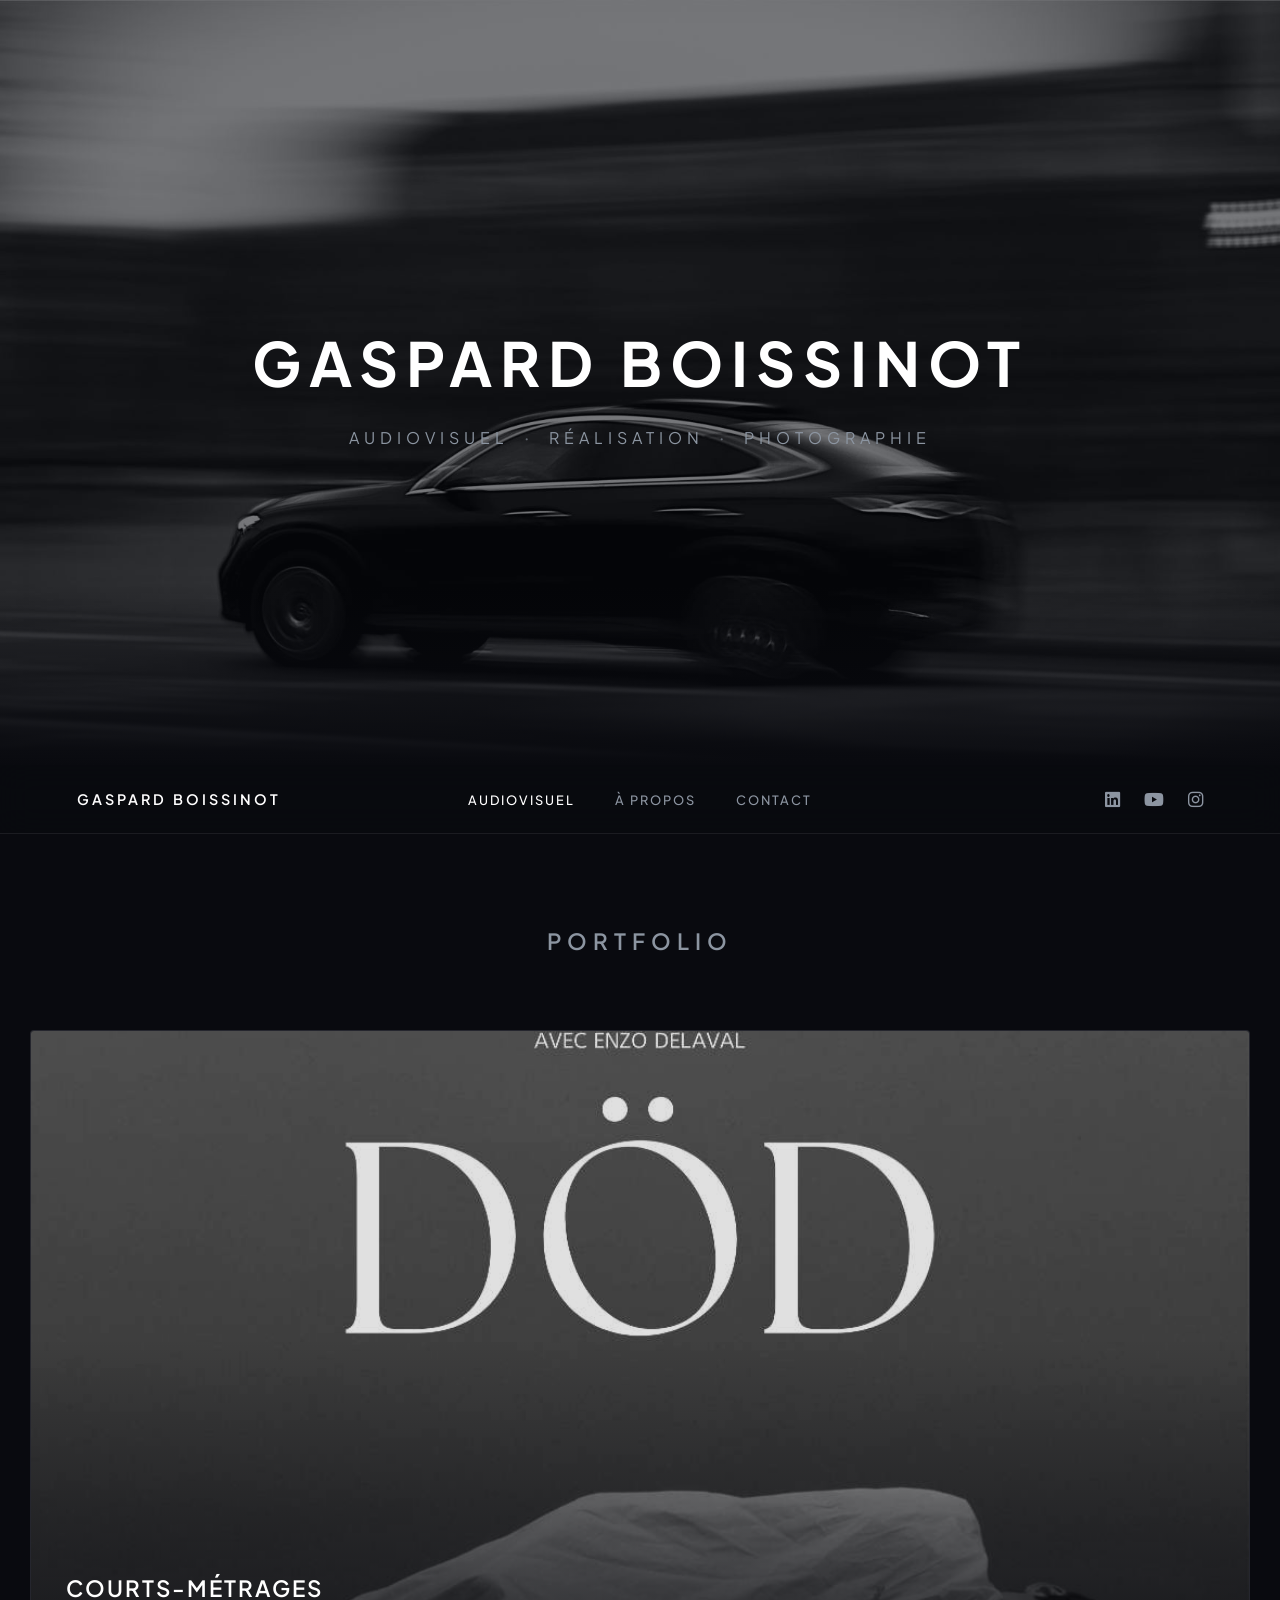
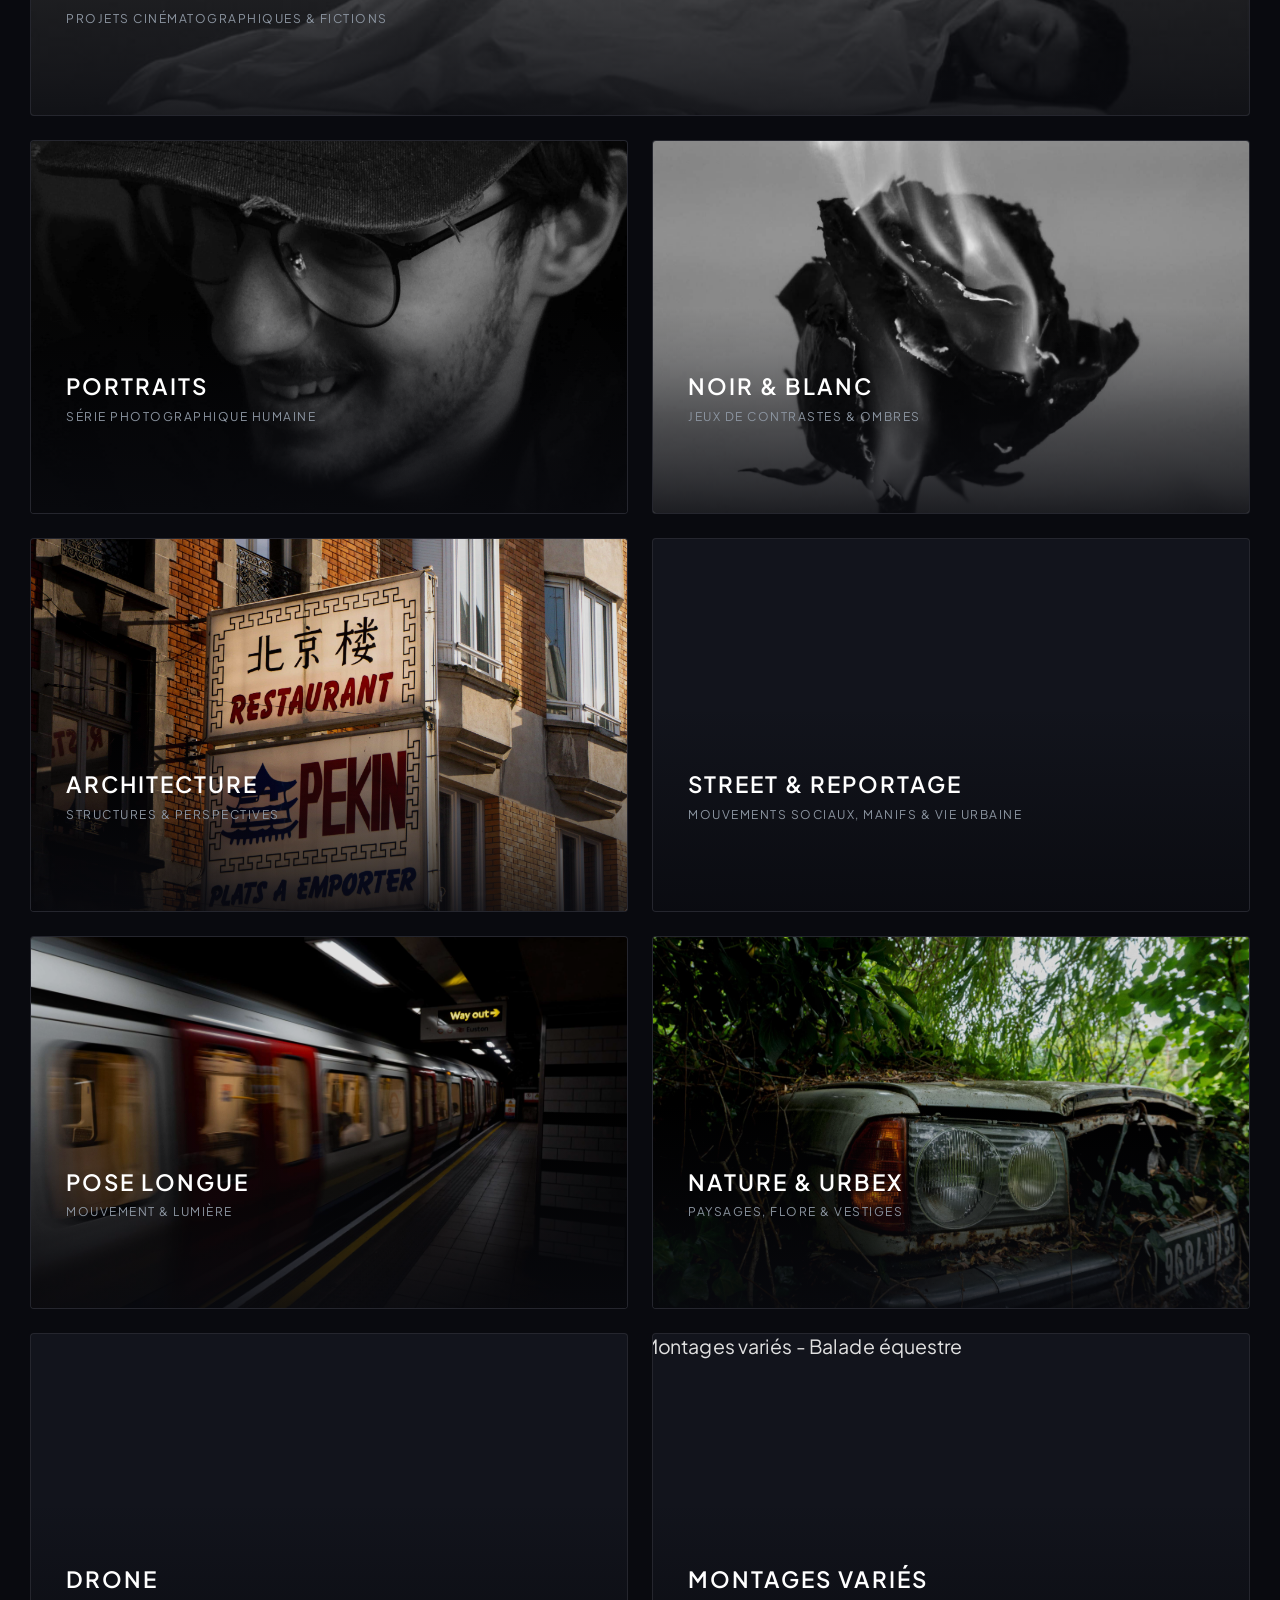
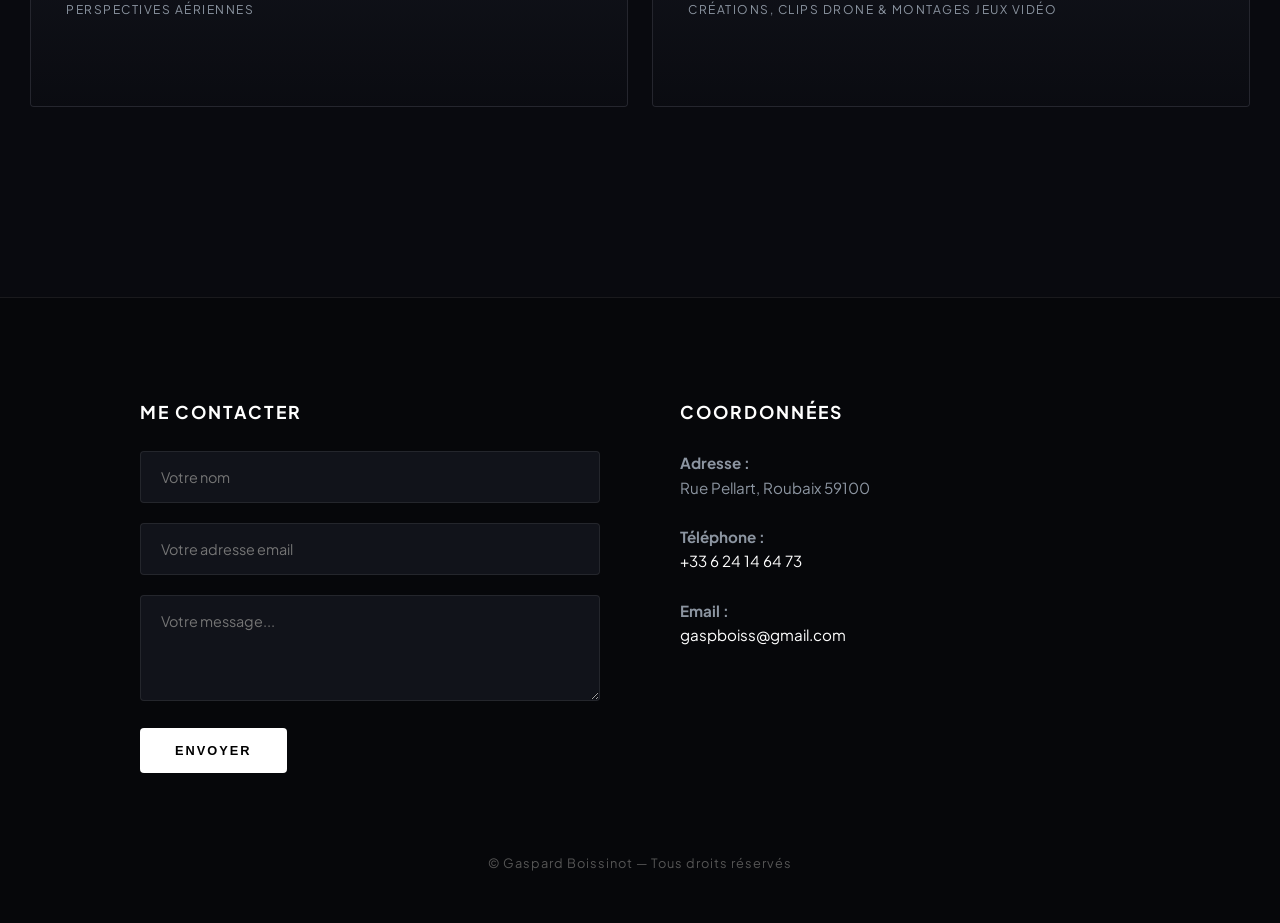
==== index.html @ c13bf5fe "Update index.html" ====
<!DOCTYPE HTML>
<html lang="fr">
<head>
    <meta charset="utf-8" />
    <meta name="viewport" content="width=device-width, initial-scale=1, user-scalable=no" />
    <meta name="description" content="Portfolio audiovisuel de Gaspard Boissinot : vidéo, montage, photographie, drone et post-production.">
    <title>Gaspard Boissinot — Portfolio Audiovisuel</title>
    <link rel="icon" type="image/png" sizes="64x64" href="images/favicon.png">
    <link rel="manifest" href="manifest.json">
    <meta name="theme-color" content="#090a0f">
    <link rel="apple-touch-icon" href="images/icon-192.png">

    <!-- Fonts & Icons -->
    <link rel="preconnect" href="https://fonts.googleapis.com">
    <link rel="preconnect" href="https://fonts.gstatic.com" crossorigin>
    <link href="https://fonts.googleapis.com/css2?family=Plus+Jakarta+Sans:wght@300;400;500;600;700&display=swap" rel="stylesheet">
    <link rel="stylesheet" href="https://cdnjs.cloudflare.com/ajax/libs/font-awesome/6.4.0/css/all.min.css">

    <style>
        /* --- CONSTANTES & DIRECTION ARTISTIQUE --- */
        :root {
            --bg-main: #090a0f;
            --bg-card: #12141c;
            --bg-nav: rgba(9, 10, 15, 0.9);
            --text-primary: #ffffff;
            --text-muted: #8c95a1;
            --border-subtle: rgba(255, 255, 255, 0.08);
            --border-hover: rgba(255, 255, 255, 0.3);
        }

        * { box-sizing: border-box; margin: 0; padding: 0; }
        html { scroll-behavior: smooth; }

        body {
            background-color: var(--bg-main);
            color: var(--text-primary);
            font-family: 'Plus Jakarta Sans', sans-serif;
            overflow-x: hidden;
            line-height: 1.6;
            -webkit-font-smoothing: antialiased;
        }

        a { color: inherit; text-decoration: none; }

        /* --- HERO SECTION AVEC VRAI PARALLAXE FIXE --- */
        .hero {
            position: relative;
            height: 85vh;
            display: flex;
            flex-direction: column;
            justify-content: center;
            align-items: center;
            text-align: center;
            overflow: hidden;
            background-image: url('images/Voiture noire.jpg');
            background-size: cover;
            background-position: center;
            background-attachment: fixed;
        }

        /* Voile assombrissant cinématique */
        .hero::before {
            content: '';
            position: absolute;
            inset: 0;
            background: rgba(9, 10, 15, 0.55);
            z-index: 1;
        }

        .hero::after {
            content: '';
            position: absolute;
            bottom: 0; left: 0; width: 100%; height: 180px;
            background: linear-gradient(to top, var(--bg-main), transparent);
            z-index: 2;
        }

        .hero-content {
            position: relative;
            z-index: 3;
            padding: 0 20px;
        }

        .hero-title {
            font-size: 3.8rem;
            font-weight: 700;
            letter-spacing: 8px;
            text-transform: uppercase;
            margin-bottom: 14px;
            color: #ffffff;
        }

        .hero-subtitle {
            font-size: 1rem;
            color: var(--text-muted);
            letter-spacing: 5px;
            font-weight: 400;
            text-transform: uppercase;
            display: flex;
            align-items: center;
            justify-content: center;
            gap: 16px;
        }

        .hero-subtitle .dot {
            font-size: 0.4rem;
            opacity: 0.6;
            display: inline-block;
            vertical-align: middle;
        }

        /* --- NAVBAR CENTRAGE ABSOLU IMPARABLE --- */
        .navbar {
            position: sticky;
            top: 0;
            background: var(--bg-nav);
            backdrop-filter: blur(16px);
            -webkit-backdrop-filter: blur(16px);
            z-index: 1000;
            border-bottom: 1px solid var(--border-subtle);
            display: flex;
            justify-content: space-between;
            align-items: center;
            padding: 20px 6%;
        }

        .nav-brand {
            font-weight: 600;
            letter-spacing: 3px;
            font-size: 0.9rem;
            text-transform: uppercase;
            color: var(--text-primary);
            z-index: 2;
        }

        .nav-links { 
            position: absolute;
            left: 50%;
            transform: translateX(-50%);
            display: flex; 
            gap: 40px; 
            list-style: none; 
            z-index: 2;
        }

        .nav-links a { 
            font-size: 0.8rem; 
            text-transform: uppercase; 
            letter-spacing: 2px; 
            color: var(--text-muted); 
            transition: color 0.3s; 
            font-weight: 500; 
        }

        .nav-links a.active, .nav-links a:hover { 
            color: #ffffff; 
        }

        .nav-socials { 
            display: flex; 
            gap: 24px; 
            z-index: 2;
        }

        .nav-socials a { 
            color: var(--text-muted); 
            font-size: 1.1rem; 
            transition: color 0.3s, transform 0.3s; 
        }

        .nav-socials a:hover { 
            color: #ffffff; 
            transform: translateY(-2px); 
        }

        /* --- GRILLE MODULAIRE ARTISTIQUE (SANS TROUS) --- */
        .container { 
            max-width: 1300px; 
            margin: 0 auto; 
            padding: 90px 30px; 
        }
        
        .section-title { 
            text-align: center; 
            font-size: 1.4rem; 
            letter-spacing: 6px; 
            text-transform: uppercase; 
            margin-bottom: 70px; 
            font-weight: 600; 
            color: var(--text-muted); 
        }

        .portfolio-grid {
            display: grid;
            grid-template-columns: repeat(12, 1fr);
            gap: 24px;
        }

        .card {
            position: relative;
            background: var(--bg-card);
            border: 1px solid var(--border-subtle);
            border-radius: 4px;
            overflow: hidden;
            cursor: pointer;
            transition: transform 0.5s cubic-bezier(0.165, 0.84, 0.44, 1), border-color 0.4s, box-shadow 0.4s;
        }

        .card.span-12 { grid-column: span 12; aspect-ratio: 16/9; }
        .card.span-6  { grid-column: span 6;  aspect-ratio: 16/10; }

        .card-inner {
            width: 100%; height: 100%;
            position: relative;
            overflow: hidden;
        }

        .card-img {
            width: 100%; height: 100%;
            object-fit: cover;
            transition: transform 0.8s cubic-bezier(0.25, 1, 0.5, 1), filter 0.5s;
            filter: brightness(0.88);
        }

        /* Ajustement spécifique pour surélever archi4 */
        .card-img.adjust-archi4 {
            object-position: center 79%; 
        }

        /* Zoom ciblé pour éliminer les bandes noires intégrées aux miniatures YouTube */
        .cropped-thumbnail {
            transform: scale(1.22);
            transform-origin: center;
        }

        /* Voile épuré avec pointer-events none pour ne pas bloquer les clics */
        .card-overlay {
            position: absolute;
            inset: 0;
            background: linear-gradient(180deg, transparent 45%, rgba(9, 10, 15, 0.85) 100%);
            display: flex; 
            flex-direction: column; 
            justify-content: flex-end; 
            padding: 35px;
            transition: background 0.3s;
            pointer-events: none; 
            z-index: 2;
        }

        .card-title {
            font-size: 1.4rem; 
            font-weight: 600; 
            letter-spacing: 2px; 
            text-transform: uppercase; 
            color: #ffffff;
            transform: translateY(4px); 
            transition: transform 0.4s ease;
        }

        .card-subtitle { 
            font-size: 0.75rem; 
            color: var(--text-muted); 
            margin-top: 6px; 
            letter-spacing: 1.5px; 
            text-transform: uppercase;
        }

        /* Bouton dynamique : apparition en bounce, disparition en fade out flou linéaire */
        .card-btn-container {
            position: relative;
            display: inline-flex;
            align-items: center;
            margin-top: 14px;
            opacity: 0; 
            transform: translateY(10px);
            filter: blur(4px);
            transition: opacity 0.35s ease, transform 0.35s ease, filter 0.35s ease;
            pointer-events: auto;
            width: max-content;
        }

        .card-btn {
            position: relative;
            z-index: 2;
            font-size: 0.7rem; 
            text-transform: uppercase; 
            letter-spacing: 2px; 
            color: #ffffff; 
            font-weight: 600;
            padding: 10px 18px;
            border-radius: 30px;
            display: inline-flex;
            align-items: center;
            gap: 8px;
            transition: color 0.3s ease;
        }

        .card-btn i {
            font-size: 0.65rem;
            transition: transform 0.3s ease;
        }

        /* Fond blanc animé type "goutte d'eau" */
        .card-btn-bg {
            position: absolute;
            inset: 0;
            background: #ffffff;
            border-radius: 30px;
            transform: scaleX(0);
            transform-origin: left center;
            transition: transform 0.45s cubic-bezier(0.175, 0.885, 0.32, 1.275);
            z-index: 1;
        }

        .card:hover { 
            transform: translateY(-5px); 
            border-color: var(--border-hover); 
            box-shadow: 0 15px 40px rgba(255, 255, 255, 0.15);
        }
        
        .card:hover .card-img { 
            transform: scale(1.08); 
            filter: brightness(1);
        }

        .card:hover .cropped-thumbnail {
            transform: scale(1.28);
        }
        
        .card:hover .card-title { 
            transform: translateY(0); 
        }
        
        .card:hover .card-btn-container { 
            opacity: 1; 
            transform: translateY(0);
            filter: blur(0);
            transition: opacity 0.45s cubic-bezier(0.175, 0.885, 0.32, 1.275), 
                        transform 0.45s cubic-bezier(0.175, 0.885, 0.32, 1.275), 
                        filter 0.45s ease;
        }

        .card:not(:hover) .card-btn-container {
            opacity: 0;
            transform: translateY(8px);
            filter: blur(4px);
            transition: opacity 0.3s ease, transform 0.3s ease, filter 0.3s ease;
        }

        .card-btn-container:hover .card-btn-bg {
            transform: scaleX(1);
        }

        .card-btn-container:hover .card-btn {
            color: #000000;
        }

        .card-btn-container:hover .card-btn i {
            transform: translateX(3px);
        }

        /* --- FOOTER MINIMALISTE --- */
        .footer { 
            background: #06070a; 
            border-top: 1px solid var(--border-subtle); 
            padding: 100px 30px 50px; 
            margin-top: 100px; 
        }
        
        .footer-grid { 
            max-width: 1000px; 
            margin: 0 auto; 
            display: grid; 
            grid-template-columns: 1fr 1fr; 
            gap: 80px; 
        }

        .contact-form input, .contact-form textarea { 
            width: 100%; 
            background: #11131a; 
            border: 1px solid var(--border-subtle); 
            padding: 16px 20px; 
            color: #fff; 
            border-radius: 4px; 
            margin-bottom: 20px; 
            font-family: inherit; 
            font-size: 0.9rem;
            transition: border-color 0.3s; 
        }
        
        .contact-form input:focus, .contact-form textarea:focus { 
            outline: none; 
            border-color: #ffffff; 
        }

        .submit-btn { 
            background: #ffffff; 
            color: #000000; 
            border: none; 
            padding: 15px 35px; 
            border-radius: 4px; 
            font-weight: 600; 
            text-transform: uppercase; 
            letter-spacing: 2px; 
            cursor: pointer; 
            font-size: 0.8rem;
            transition: background 0.3s; 
        }
        
        .submit-btn:hover { background: #dcdcdc; }

        .contact-info p { 
            margin-bottom: 25px; 
            color: var(--text-muted); 
            font-size: 0.95rem; 
        }
        
        .contact-info a { 
            color: #ffffff; 
            transition: color 0.3s; 
        }
        
        .contact-info a:hover { color: var(--text-muted); }

        .copyright { 
            text-align: center; 
            margin-top: 80px; 
            color: #555; 
            font-size: 0.8rem; 
            letter-spacing: 1px;
        }

        /* --- MODALE --- */
        .modal-overlay {
            display: none; 
            position: fixed; 
            inset: 0; 
            z-index: 99999; 
            background: rgba(6, 7, 10, 0.96);
            backdrop-filter: blur(12px);
            overflow-y: auto; 
            padding: 40px 20px; 
            opacity: 0; 
            transition: opacity 0.3s ease; 
        }
        
        .modal-overlay.active { display: block; opacity: 1; }
        .modal-container { max-width: 1200px; margin: 0 auto; position: relative; }
        
        .modal-header { 
            display: flex; 
            justify-content: space-between; 
            align-items: center; 
            margin-bottom: 35px; 
            border-bottom: 1px solid var(--border-subtle); 
            padding-bottom: 20px; 
        }
        
        .modal-title { font-size: 1.4rem; text-transform: uppercase; letter-spacing: 3px; font-weight: 600; }
        
        .modal-close-btn { 
            background: transparent; 
            color: #fff; 
            border: 1px solid var(--border-subtle); 
            width: 42px; 
            height: 42px; 
            border-radius: 4px; 
            display: flex; 
            align-items: center; 
            justify-content: center; 
            font-size: 1.1rem; 
            cursor: pointer; 
            transition: all 0.3s; 
        }
        
        .modal-close-btn:hover { background: #ffffff; color: #000; }

        .photo-gallery-grid { column-count: 3; column-gap: 20px; width: 100%; }
        .gallery-thumb-item {
            break-inside: avoid; 
            margin-bottom: 20px; 
            position: relative; 
            border-radius: 4px; 
            overflow: hidden; 
            cursor: pointer;
            border: 1px solid var(--border-subtle); 
            background-color: #12141c;
            transition: transform 0.3s, border-color 0.3s;
        }
        
        .gallery-thumb-item img { width: 100%; height: auto; display: block; object-fit: cover; transition: transform 0.5s; }
        .gallery-thumb-item:hover { transform: translateY(-4px); border-color: rgba(255,255,255,0.3); }
        .gallery-thumb-item:hover img { transform: scale(1.04); }

        .lightbox-view { display: flex; flex-direction: column; align-items: center; justify-content: center; min-height: 70vh; position: relative; }
        
        .lightbox-back-btn { 
            align-self: flex-start; 
            margin-bottom: 20px; 
            background: transparent; 
            border: 1px solid var(--border-subtle); 
            color: #fff; 
            padding: 10px 20px; 
            border-radius: 4px; 
            cursor: pointer; 
            font-size: 0.75rem; 
            text-transform: uppercase; 
            letter-spacing: 2px; 
            display: flex; 
            align-items: center; 
            gap: 8px; 
            transition: all 0.3s; 
        }
        
        .lightbox-back-btn:hover { background: rgba(255, 255, 255, 0.1); }
        
        .lightbox-media-wrapper { position: relative; display: flex; align-items: center; justify-content: center; width: 100%; max-height: 75vh; }
        
        .lightbox-img-full { 
            max-width: 90vw; 
            max-height: 75vh; 
            border-radius: 4px; 
            box-shadow: 0 25px 50px rgba(0, 0, 0, 0.7); 
            object-fit: contain; 
            user-select: none; 
        }
        
        .lightbox-arrow { 
            position: absolute; 
            top: 50%; 
            transform: translateY(-50%); 
            background: rgba(0, 0, 0, 0.6); 
            color: #ffffff; 
            border: 1px solid rgba(255, 255, 255, 0.15); 
            width: 46px; 
            height: 46px; 
            border-radius: 50%; 
            display: flex; 
            align-items: center; 
            justify-content: center; 
            font-size: 1rem; 
            cursor: pointer; 
            z-index: 10; 
            transition: background 0.3s; 
        }
        
        .lightbox-arrow:hover { background: #ffffff; color: #000000; }
        .lightbox-arrow.prev { left: 10px; }
        .lightbox-arrow.next { right: 10px; }
        .lightbox-counter { margin-top: 15px; color: var(--text-muted); font-size: 0.8rem; letter-spacing: 2px; }

        .video-section-title, .photo-section-title { font-size: 0.95rem; text-transform: uppercase; letter-spacing: 2px; color: #fff; margin: 30px 0 15px 0; padding-bottom: 8px; border-bottom: 1px solid var(--border-subtle); }
        .video-section-title:first-child, .photo-section-title:first-child { margin-top: 0; }
        .video-grid { display: grid; grid-template-columns: repeat(auto-fit, minmax(400px, 1fr)); gap: 25px; }
        .video-card { background: #12141c; border-radius: 4px; overflow: hidden; border: 1px solid var(--border-subtle); }
        .video-wrapper { position: relative; width: 100%; aspect-ratio: 16/9; }
        .video-wrapper iframe { width: 100%; height: 100%; border: none; }

        /* --- ADAPTATIONS STRICTES POUR TELEPHONE (MOBILE) --- */
        @media (max-width: 768px) {
            .hero-title { font-size: 2.2rem; letter-spacing: 4px; }
            .hero-subtitle { font-size: 0.8rem; flex-direction: column; gap: 6px; letter-spacing: 3px; }
            .hero-subtitle .dot { display: none; }
            
            .navbar { padding: 12px 16px; }
            .nav-brand { display: none; }
            .nav-links { 
                position: static; 
                transform: none; 
                gap: 15px; 
            }
            .nav-links a {
                font-size: 0.65rem;
                letter-spacing: 1px;
            }
            .nav-socials {
                gap: 15px;
            }
            .nav-socials a {
                font-size: 0.95rem;
            }

            .card-overlay { padding: 20px; }
            .card-title { font-size: 1.05rem; letter-spacing: 1px; }
            .card-subtitle { font-size: 0.65rem; letter-spacing: 1px; }

            .footer-grid { grid-template-columns: 1fr; gap: 40px; }
            .card.span-6 { grid-column: span 12; aspect-ratio: 16/10; }
            .photo-gallery-grid { column-count: 1; }
            .video-grid { grid-template-columns: 1fr; }
        }
    </style>
</head>
<body>

    <!-- HERO SECTION AVEC PARALLAXE FIXE -->
    <section class="hero">
        <div class="hero-content">
            <h1 class="hero-title">Gaspard Boissinot</h1>
            <p class="hero-subtitle">
                Audiovisuel 
                <span class="dot">&bull;</span> 
                Réalisation 
                <span class="dot">&bull;</span> 
                Photographie
            </p>
        </div>
    </section>

    <!-- NAVBAR -->
    <nav class="navbar">
        <div class="nav-brand">Gaspard Boissinot</div>
        <ul class="nav-links">
            <li><a href="index.html" class="active">Audiovisuel</a></li>
            <li><a href="generic.html">À propos</a></li>
            <li><a href="elements.html">Contact</a></li>
        </ul>
        <div class="nav-socials">
            <a href="https://www.linkedin.com/in/gaspard-boissinot-57aab1403/" target="_blank" title="LinkedIn"><i class="fab fa-linkedin"></i></a>
            <a href="https://www.youtube.com/@ormission" target="_blank" title="YouTube"><i class="fab fa-youtube"></i></a>
            <a href="https://www.instagram.com/gaspard._b" target="_blank" title="Instagram"><i class="fab fa-instagram"></i></a>
        </div>
    </nav>

    <!-- GRILLE PORTFOLIO MODULAIRE SANS TROUS -->
    <main class="container">
        <h2 class="section-title">Portfolio</h2>
        <div class="portfolio-grid">
            
            <!-- 1. Courts-Métrages (Pleine largeur - DÖD.jpg) -->
            <div class="card span-12" onclick="openVideoModal('courts_metrages')">
                <div class="card-inner">
                    <img class="card-img" src="images/DÖD.jpg" alt="Courts-métrages" loading="lazy" decoding="async">
                    <div class="card-overlay">
                        <h3 class="card-title">Courts-Métrages</h3>
                        <p class="card-subtitle">Projets cinématographiques & fictions</p>
                        <div class="card-btn-container">
                            <div class="card-btn-bg"></div>
                            <span class="card-btn">Visionner <i class="fas fa-arrow-right"></i></span>
                        </div>
                    </div>
                </div>
            </div>

            <!-- 2. Portraits (Duo 50/50) -->
            <div class="card span-6" onclick="openPhotoModal('portraits', 'Portraits')">
                <div class="card-inner">
                    <img class="card-img" src="images/portrait1.jpg" alt="Portraits" loading="lazy" decoding="async">
                    <div class="card-overlay">
                        <h3 class="card-title">Portraits</h3>
                        <p class="card-subtitle">Série photographique humaine</p>
                        <div class="card-btn-container">
                            <div class="card-btn-bg"></div>
                            <span class="card-btn">Voir la galerie <i class="fas fa-arrow-right"></i></span>
                        </div>
                    </div>
                </div>
            </div>

            <!-- 3. Noir & Blanc (Duo 50/50) -->
            <div class="card span-6" onclick="openPhotoModal('nb', 'Noir & Blanc')">
                <div class="card-inner">
                    <img class="card-img" src="images/nb3.jpg" alt="Noir & Blanc" loading="lazy" decoding="async">
                    <div class="card-overlay">
                        <h3 class="card-title">Noir & Blanc</h3>
                        <p class="card-subtitle">Jeux de contrastes & ombres</p>
                        <div class="card-btn-container">
                            <div class="card-btn-bg"></div>
                            <span class="card-btn">Voir la galerie <i class="fas fa-arrow-right"></i></span>
                        </div>
                    </div>
                </div>
            </div>

            <!-- 4. Architecture (Duo 50/50 - Couverture archi4 surélevée) -->
            <div class="card span-6" onclick="openPhotoModal('architecture', 'Architecture')">
                <div class="card-inner">
                    <img class="card-img adjust-archi4" src="images/archi4.jpg" alt="Architecture" loading="lazy" decoding="async">
                    <div class="card-overlay">
                        <h3 class="card-title">Architecture</h3>
                        <p class="card-subtitle">Structures & Perspectives</p>
                        <div class="card-btn-container">
                            <div class="card-btn-bg"></div>
                            <span class="card-btn">Voir la galerie <i class="fas fa-arrow-right"></i></span>
                        </div>
                    </div>
                </div>
            </div>

            <!-- 5. Street & Reportage (Duo 50/50) -->
            <div class="card span-6" onclick="openPhotoModal('street_reportage', 'Street & Reportage')">
                <div class="card-inner">
                    <img class="card-img" src="images/street1.jpg" alt="Street et Reportage" loading="lazy" decoding="async">
                    <div class="card-overlay">
                        <h3 class="card-title">Street & Reportage</h3>
                        <p class="card-subtitle">Mouvements sociaux, manifs & vie urbaine</p>
                        <div class="card-btn-container">
                            <div class="card-btn-bg"></div>
                            <span class="card-btn">Voir la galerie <i class="fas fa-arrow-right"></i></span>
                        </div>
                    </div>
                </div>
            </div>

            <!-- 6. Pose Longue (Duo 50/50) -->
            <div class="card span-6" onclick="openPhotoModal('pose_longue', 'Pose Longue')">
                <div class="card-inner">
                    <img class="card-img" src="images/flou8.jpg" alt="Pose Longue" loading="lazy" decoding="async">
                    <div class="card-overlay">
                        <h3 class="card-title">Pose Longue</h3>
                        <p class="card-subtitle">Mouvement & lumière</p>
                        <div class="card-btn-container">
                            <div class="card-btn-bg"></div>
                            <span class="card-btn">Voir la galerie <i class="fas fa-arrow-right"></i></span>
                        </div>
                    </div>
                </div>
            </div>

            <!-- 7. Nature & Urbex (Duo 50/50) -->
            <div class="card span-6" onclick="openPhotoModal('nature_urbex', 'Nature & Urbex')">
                <div class="card-inner">
                    <img class="card-img" src="images/nature9.jpg" alt="Nature et Urbex" loading="lazy" decoding="async">
                    <div class="card-overlay">
                        <h3 class="card-title">Nature & Urbex</h3>
                        <p class="card-subtitle">Paysages, flore & vestiges</p>
                        <div class="card-btn-container">
                            <div class="card-btn-bg"></div>
                            <span class="card-btn">Voir la galerie <i class="fas fa-arrow-right"></i></span>
                        </div>
                    </div>
                </div>
            </div>

            <!-- 8. Drone (Duo 50/50) -->
            <div class="card span-6" onclick="openPhotoModal('drone', 'Prises de vues Drone')">
                <div class="card-inner">
                    <img class="card-img" src="images/drone1.jpg" alt="Prises de vues drones" loading="lazy" decoding="async">
                    <div class="card-overlay">
                        <h3 class="card-title">Drone</h3>
                        <p class="card-subtitle">Perspectives aériennes</p>
                        <div class="card-btn-container">
                            <div class="card-btn-bg"></div>
                            <span class="card-btn">Voir la galerie <i class="fas fa-arrow-right"></i></span>
                        </div>
                    </div>
                </div>
            </div>

            <!-- 9. Montages Variés (Duo 50/50) -->
            <div class="card span-6" onclick="openVideoModal('montages_varies')">
                <div class="card-inner">
                    <img class="card-img cropped-thumbnail" src="https://img.youtube.com/vi/N5z96sImUpc/maxresdefault.jpg" alt="Montages variés - Balade équestre" loading="lazy" decoding="async">
                    <div class="card-overlay">
                        <h3 class="card-title">Montages Variés</h3>
                        <p class="card-subtitle">Créations, clips drone & montages jeux vidéo</p>
                        <div class="card-btn-container">
                            <div class="card-btn-bg"></div>
                            <span class="card-btn">Visionner <i class="fas fa-arrow-right"></i></span>
                        </div>
                    </div>
                </div>
            </div>

        </div>
    </main>

    <!-- FOOTER -->
    <footer class="footer">
        <div class="footer-grid">
            <div class="contact-form">
                <h3 style="margin-bottom: 25px; font-size: 1.1rem; text-transform: uppercase; letter-spacing: 2px;">Me Contacter</h3>
                <form id="contact-form" action="https://formspree.io/f/mgolaapb" method="POST">
                    <input type="text" name="name" placeholder="Votre nom" required />
                    <input type="email" name="email" placeholder="Votre adresse email" required />
                    <textarea name="message" rows="4" placeholder="Votre message..." required></textarea>
                    <button type="submit" class="submit-btn">Envoyer</button>
                    <input type="hidden" name="_subject" value="Nouveau message depuis ton portfolio !" />
                    <input type="hidden" name="_captcha" value="false">
                </form>
            </div>
            <div class="contact-info">
                <h3 style="margin-bottom: 25px; font-size: 1.1rem; text-transform: uppercase; letter-spacing: 2px;">Coordonnées</h3>
                <p><strong>Adresse :</strong><br>Rue Pellart, Roubaix 59100</p>
                <p><strong>Téléphone :</strong><br><a href="tel:+33624146473">+33 6 24 14 64 73</a></p>
                <p><strong>Email :</strong><br><a href="mailto:gaspboiss@gmail.com">gaspboiss@gmail.com</a></p>
            </div>
        </div>
        <div class="copyright">
            &copy; Gaspard Boissinot &mdash; Tous droits réservés
        </div>
    </footer>

    <!-- MODALE -->
    <div id="modal-overlay" class="modal-overlay" onclick="handleBackdropClick(event)">
        <div class="modal-container">
            <div class="modal-header">
                <h3 class="modal-title" id="modal-title">Galerie</h3>
                <button class="modal-close-btn" onclick="closeModal()"><i class="fas fa-times"></i></button>
            </div>
            <div id="modal-body"></div>
        </div>
    </div>

    <script>
        const photoGalleries = {
            portraits: {
                title: "Portraits",
                sections: [
                    { heading: null, images: ['images/portrait1.jpg', 'images/portrait2.jpg', 'images/portrait3.jpg', 'images/portrait4.jpg', 'images/portrait5.jpg', 'images/portrait6.jpg', 'images/portrait7.jpg', 'images/portrait8.jpg', 'images/portrait9.jpg', 'images/portrait10.jpg', 'images/portrait11.jpg'] }
                ]
            },
            nb: {
                title: "Noir & Blanc",
                sections: [
                    { heading: null, images: ['images/nb1.jpg', 'images/nb2.jpg', 'images/nb3.jpg', 'images/nb4.jpg'] }
                ]
            },
            architecture: {
                title: "Architecture",
                sections: [
                    { heading: null, images: ['images/archi1.jpg', 'images/archi4.jpg', 'images/archi5.jpg', 'images/archi6.jpg', 'images/archi7.jpg', 'images/archi8.jpg'] }
                ]
            },
            street_reportage: {
                title: "Street & Reportage",
                sections: [
                    { heading: "Street", images: ['images/street1.jpg'] },
                    { heading: "Mouvements sociaux / Reportage", images: ['images/street2.jpg', 'images/street3.jpg', 'images/street4.jpg'] }
                ]
            },
            pose_longue: {
                title: "Pose Longue",
                sections: [
                    { heading: null, images: ['images/flou1.jpg','images/flou3.jpg', 'images/flou4.jpg', 'images/flou5.jpg', 'images/flou6.jpg', 'images/flou7.jpg', 'images/flou8.jpg'] }
                ]
            },
            nature_urbex: {
                title: "Nature & Urbex",
                sections: [
                    { heading: "Nature", images: ['images/nature1.jpg', 'images/nature2.jpg', 'images/nature3.jpg', 'images/nature4.jpg', 'images/nature5.jpg', 'images/nature6.jpg', 'images/nature7.jpg', 'images/nature8.jpg'] },
                    { heading: "Urbex", images: ['images/nature9.jpg'] }
                ]
            },
            drone: {
                title: "Prises de vues Drone",
                sections: [
                    { heading: null, images: ['images/drone1.jpg', 'images/drone2.jpg', 'images/drone3.jpg', 'images/drone4.jpg', 'images/drone5.jpg', 'images/drone6.jpg', 'images/drone7.jpg', 'images/drone8.jpg'] }
                ]
            }
        };

        const videoGalleries = {
            courts_metrages: {
                title: "Courts-Métrages",
                sections: [
                    { heading: null, videos: ["https://www.youtube.com/embed/1Mja8tMPmmc", "https://www.youtube.com/embed/PgySILbVU0c", "https://www.youtube.com/embed/r1Cv7a5lTPU", "https://www.youtube.com/embed/Escy0MCVTmo"] },
                    { heading: "Projets lycée", videos: ["https://www.youtube.com/embed/838EboJXgMQ", "https://www.youtube.com/embed/s9DObtl3CgE"] }
                ]
            },
            montages_varies: {
                title: "Montages Variés",
                sections: [
                    { heading: null, videos: ["https://www.youtube.com/embed/dMNVtVzXCAg"] },
                    { heading: "Montages drone", videos: ["https://www.youtube.com/embed/1khe2eo4Kbc", "https://www.youtube.com/embed/N5z96sImUpc"] },
                    { heading: "Montages jeux vidéo", videos: ["https://www.youtube.com/embed/Z0JBgfGNSEo", "https://www.youtube.com/embed/v4AnSb6EHak", "https://www.youtube.com/embed/yUJhlouEDs4"] }
                ]
            }
        };

        let currentActiveKey = null, flatPhotos = [], currentPhotoIndex = 0, isLightboxView = false, touchStartX = 0, touchEndX = 0;

        function openPhotoModal(key, title) {
            currentActiveKey = key; 
            const data = photoGalleries[key];
            if(!data) return;
            
            // Aplatir la liste globale des images de toutes les sections pour la lightbox
            flatPhotos = [];
            data.sections.forEach(sec => {
                sec.images.forEach(img => flatPhotos.push(img));
            });

            document.getElementById('modal-title').textContent = title;
            isLightboxView = false; 
            renderPhotoGrid(); 
            showModal();
        }

        function renderPhotoGrid() {
            const body = document.getElementById('modal-body');
            const data = photoGalleries[currentActiveKey];
            let html = '';
            
            let globalIndexCounter = 0;
            data.sections.forEach(sec => {
                if(sec.heading) html += `<h4 class="photo-section-title">${sec.heading}</h4>`;
                html += '<div class="photo-gallery-grid">';
                sec.images.forEach((src) => {
                    const currentIndex = globalIndexCounter;
                    html += `<div class="gallery-thumb-item" onclick="openLightbox(${currentIndex})"><img src="${src}" alt="Photo" loading="lazy" decoding="async"></div>`;
                    globalIndexCounter++;
                });
                html += '</div>';
            });
            body.innerHTML = html;
        }

        function openLightbox(index) {
            isLightboxView = true; currentPhotoIndex = index; renderLightbox();
        }

        function renderLightbox() {
            const body = document.getElementById('modal-body');
            const src = flatPhotos[currentPhotoIndex];
            body.innerHTML = `
                <div class="lightbox-view">
                    <button class="lightbox-back-btn" onclick="backToGrid()">Retour à la galerie</button>
                    <div class="lightbox-media-wrapper">
                        <div class="lightbox-arrow prev" onclick="prevPhoto(event)"><i class="fas fa-chevron-left"></i></div>
                        <img class="lightbox-img-full" src="${src}" alt="Grand format ${currentPhotoIndex + 1}" loading="lazy" decoding="async">
                        <div class="lightbox-arrow next" onclick="nextPhoto(event)"><i class="fas fa-chevron-right"></i></div>
                    </div>
                    <div class="lightbox-counter">${currentPhotoIndex + 1} / ${flatPhotos.length}</div>
                </div>
            `;
        }

        function backToGrid() { isLightboxView = false; renderPhotoGrid(); }
        function nextPhoto(e) { if(e) e.stopPropagation(); if(flatPhotos.length === 0) return; currentPhotoIndex = (currentPhotoIndex + 1) % flatPhotos.length; renderLightbox(); }
        function prevPhoto(e) { if(e) e.stopPropagation(); if(flatPhotos.length === 0) return; currentPhotoIndex = (currentPhotoIndex - 1 + flatPhotos.length) % flatPhotos.length; renderLightbox(); }

        function openVideoModal(key) {
            const data = videoGalleries[key]; if(!data) return;
            document.getElementById('modal-title').textContent = data.title;
            const body = document.getElementById('modal-body');
            let html = '';
            data.sections.forEach(sec => {
                if(sec.heading) html += `<h4 class="video-section-title">${sec.heading}</h4>`;
                html += '<div class="video-grid">';
                sec.videos.forEach(url => {
                    html += `<div class="video-card"><div class="video-wrapper"><iframe src="${url}?rel=0" loading="lazy" allow="accelerometer; autoplay; clipboard-write; encrypted-media; gyroscope; picture-in-picture" allowfullscreen></iframe></div></div>`;
                });
                html += '</div>';
            });
            body.innerHTML = html; showModal();
        }

        function showModal() { document.getElementById('modal-overlay').classList.add('active'); document.body.style.overflow = 'hidden'; }
        function closeModal() { document.getElementById('modal-overlay').classList.remove('active'); document.body.style.overflow = 'auto'; document.getElementById('modal-body').innerHTML = ''; isLightboxView = false; }
        function handleBackdropClick(e) { if(e.target.id === 'modal-overlay') closeModal(); }

        document.addEventListener('keydown', function(e) {
            const modal = document.getElementById('modal-overlay');
            if(!modal.classList.contains('active')) return;
            if(e.key === 'Escape') closeModal();
            if(isLightboxView) { if(e.key === 'ArrowRight') nextPhoto(); if(e.key === 'ArrowLeft') prevPhoto(); }
        });

        const modalEl = document.getElementById('modal-overlay');
        modalEl.addEventListener('touchstart', e => { touchStartX = e.changedTouches[0].screenX; }, { passive: true });
        modalEl.addEventListener('touchend', e => {
            touchEndX = e.changedTouches[0].screenX;
            if(isLightboxView) { if(touchEndX < touchStartX - 40) nextPhoto(); if(touchEndX > touchStartX + 40) prevPhoto(); }
        }, { passive: true });

        const form = document.getElementById("contact-form");
        if(form) {
            form.addEventListener("submit", async function(e) {
                e.preventDefault(); const data = new FormData(form);
                const response = await fetch(form.action, { method: form.method, body: data, headers: { 'Accept': 'application/json' } });
                if(response.ok) { alert("Votre message a été envoyé avec succès !"); form.reset(); }
                else { alert("Une erreur est survenue lors de l'envoi."); }
            });
        }
    </script>
</body>
</html>
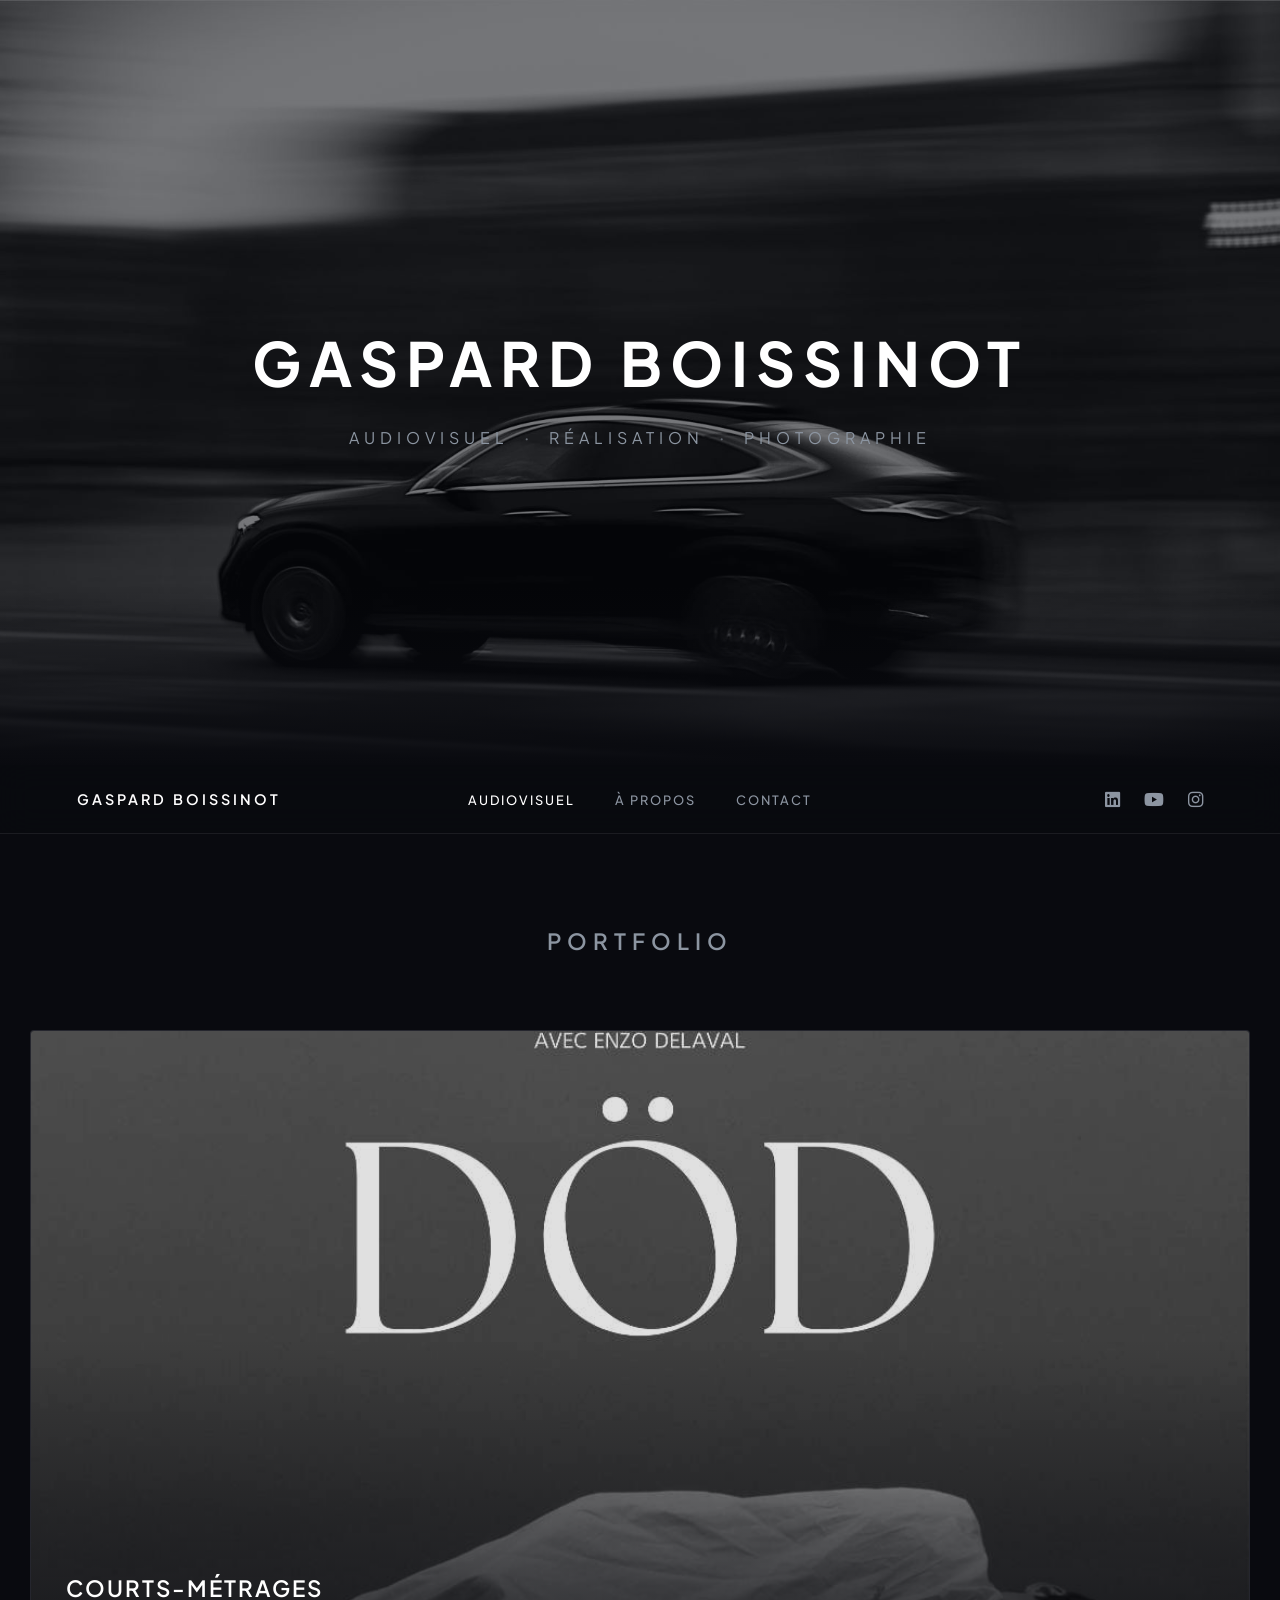
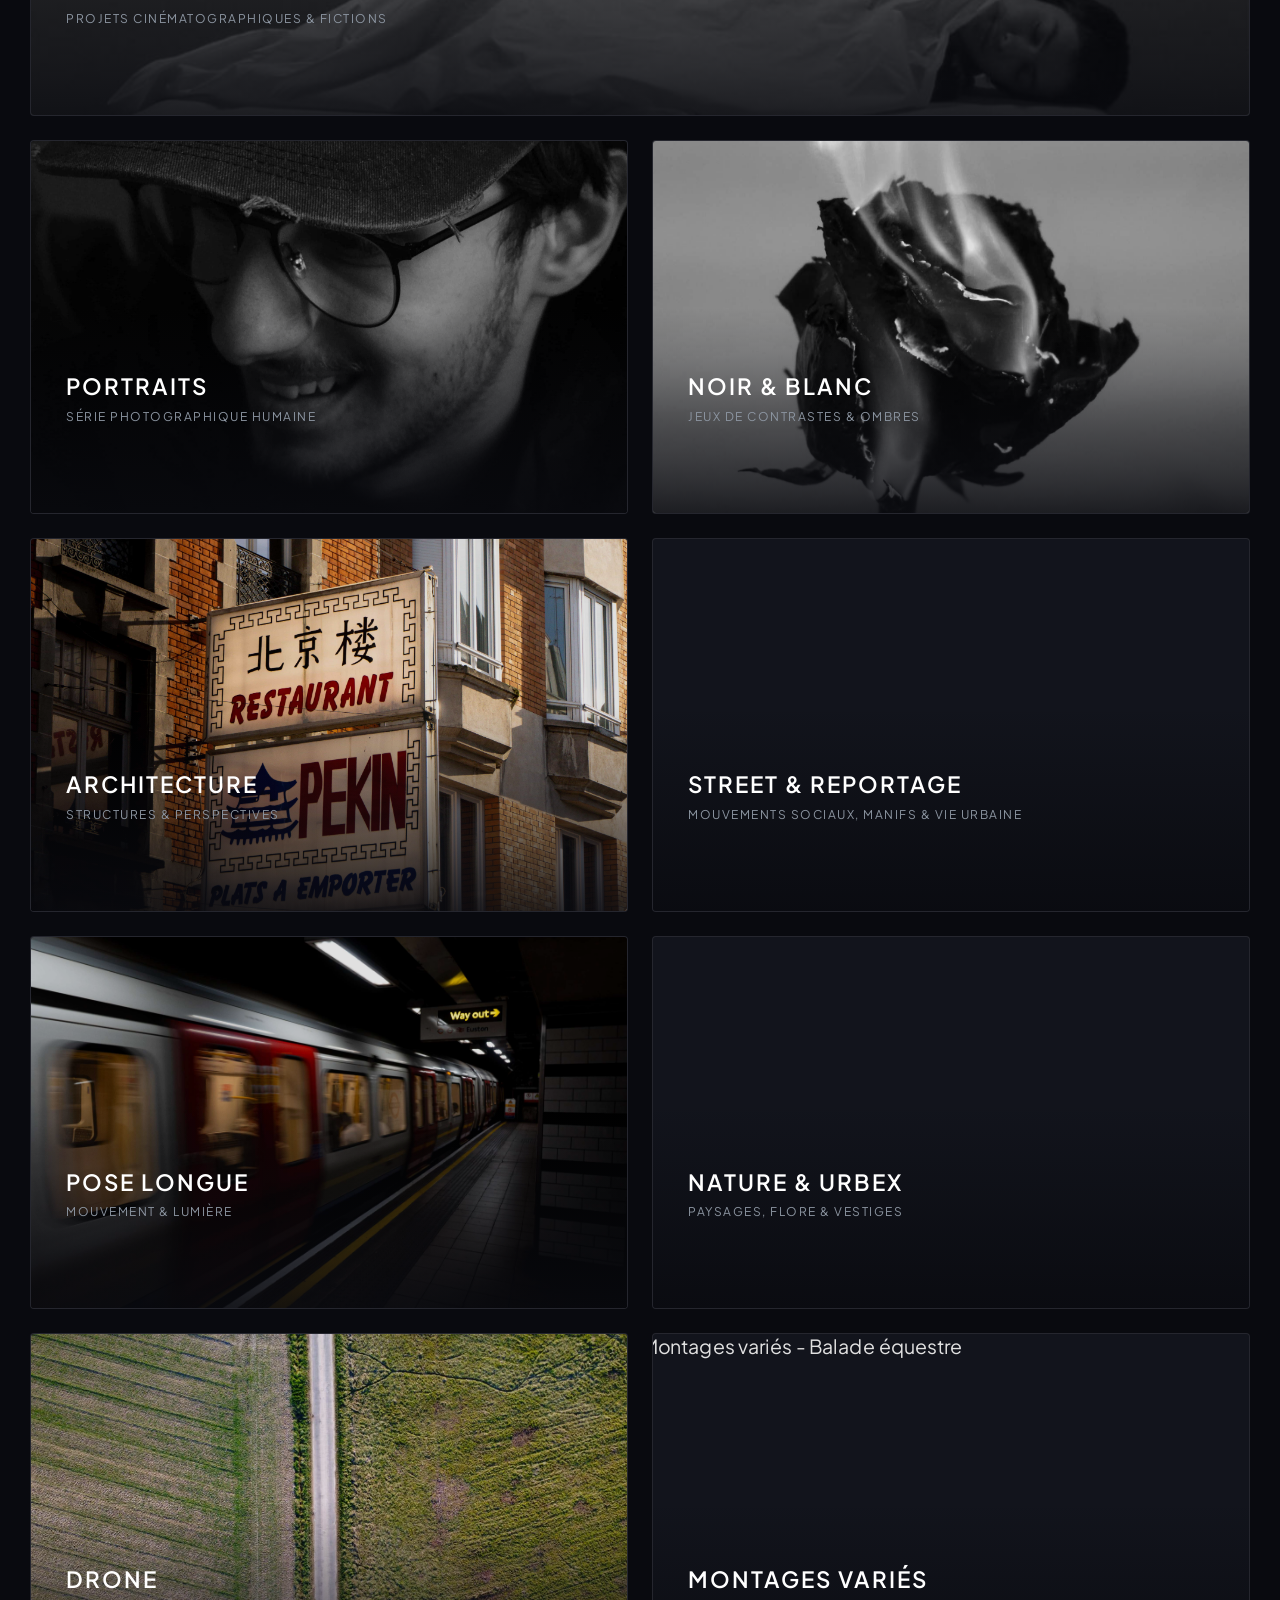
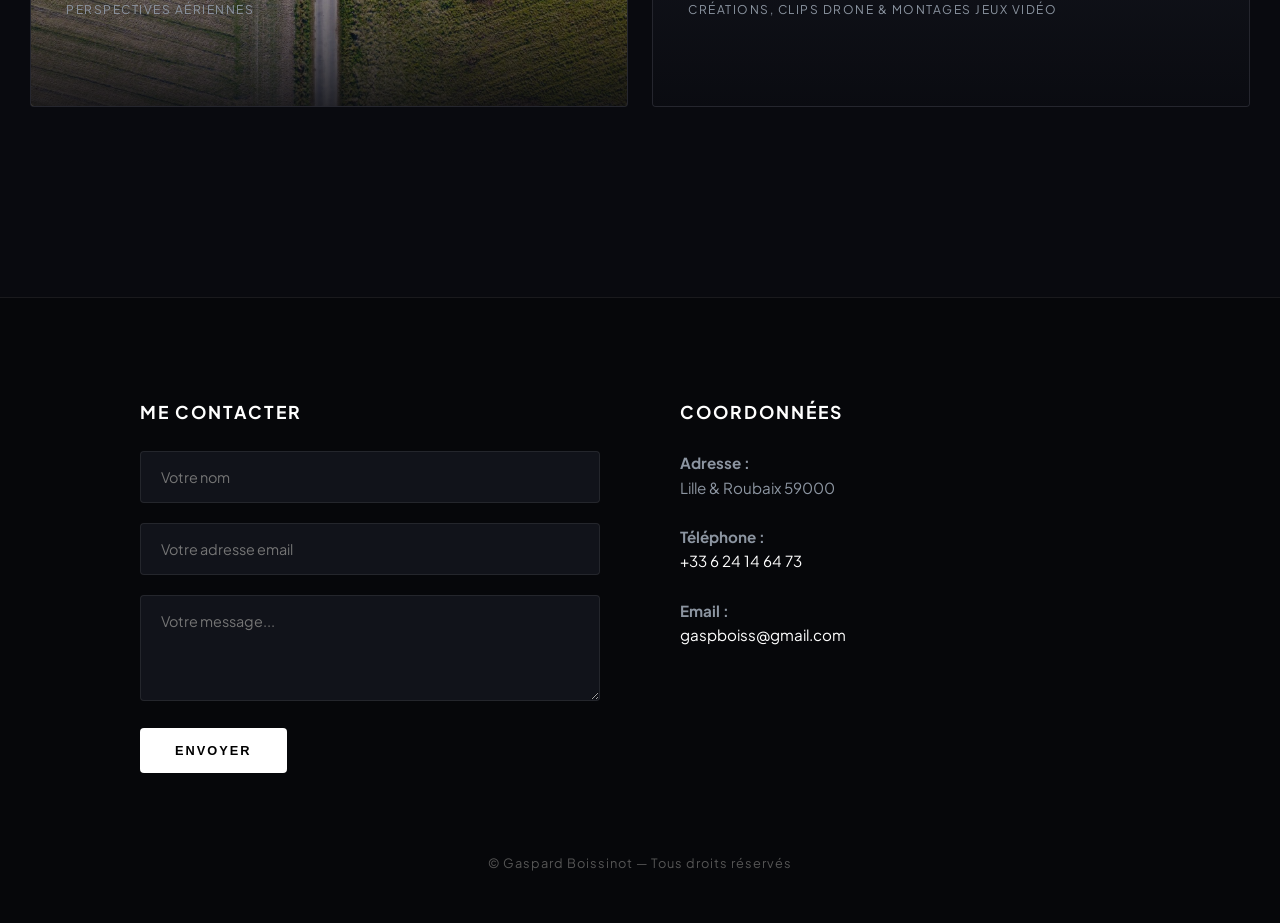
==== commit 92250180: "Update index.html" ====
--- a/index.html
+++ b/index.html
@@ -781,7 +781,7 @@
             </div>
             <div class="contact-info">
                 <h3 style="margin-bottom: 25px; font-size: 1.1rem; text-transform: uppercase; letter-spacing: 2px;">Coordonnées</h3>
-                <p><strong>Adresse :</strong><br>Rue Pellart, Roubaix 59100</p>
+                <p><strong>Adresse :</strong><br>Lille & Roubaix 59000</p>
                 <p><strong>Téléphone :</strong><br><a href="tel:+33624146473">+33 6 24 14 64 73</a></p>
                 <p><strong>Email :</strong><br><a href="mailto:gaspboiss@gmail.com">gaspboiss@gmail.com</a></p>
             </div>
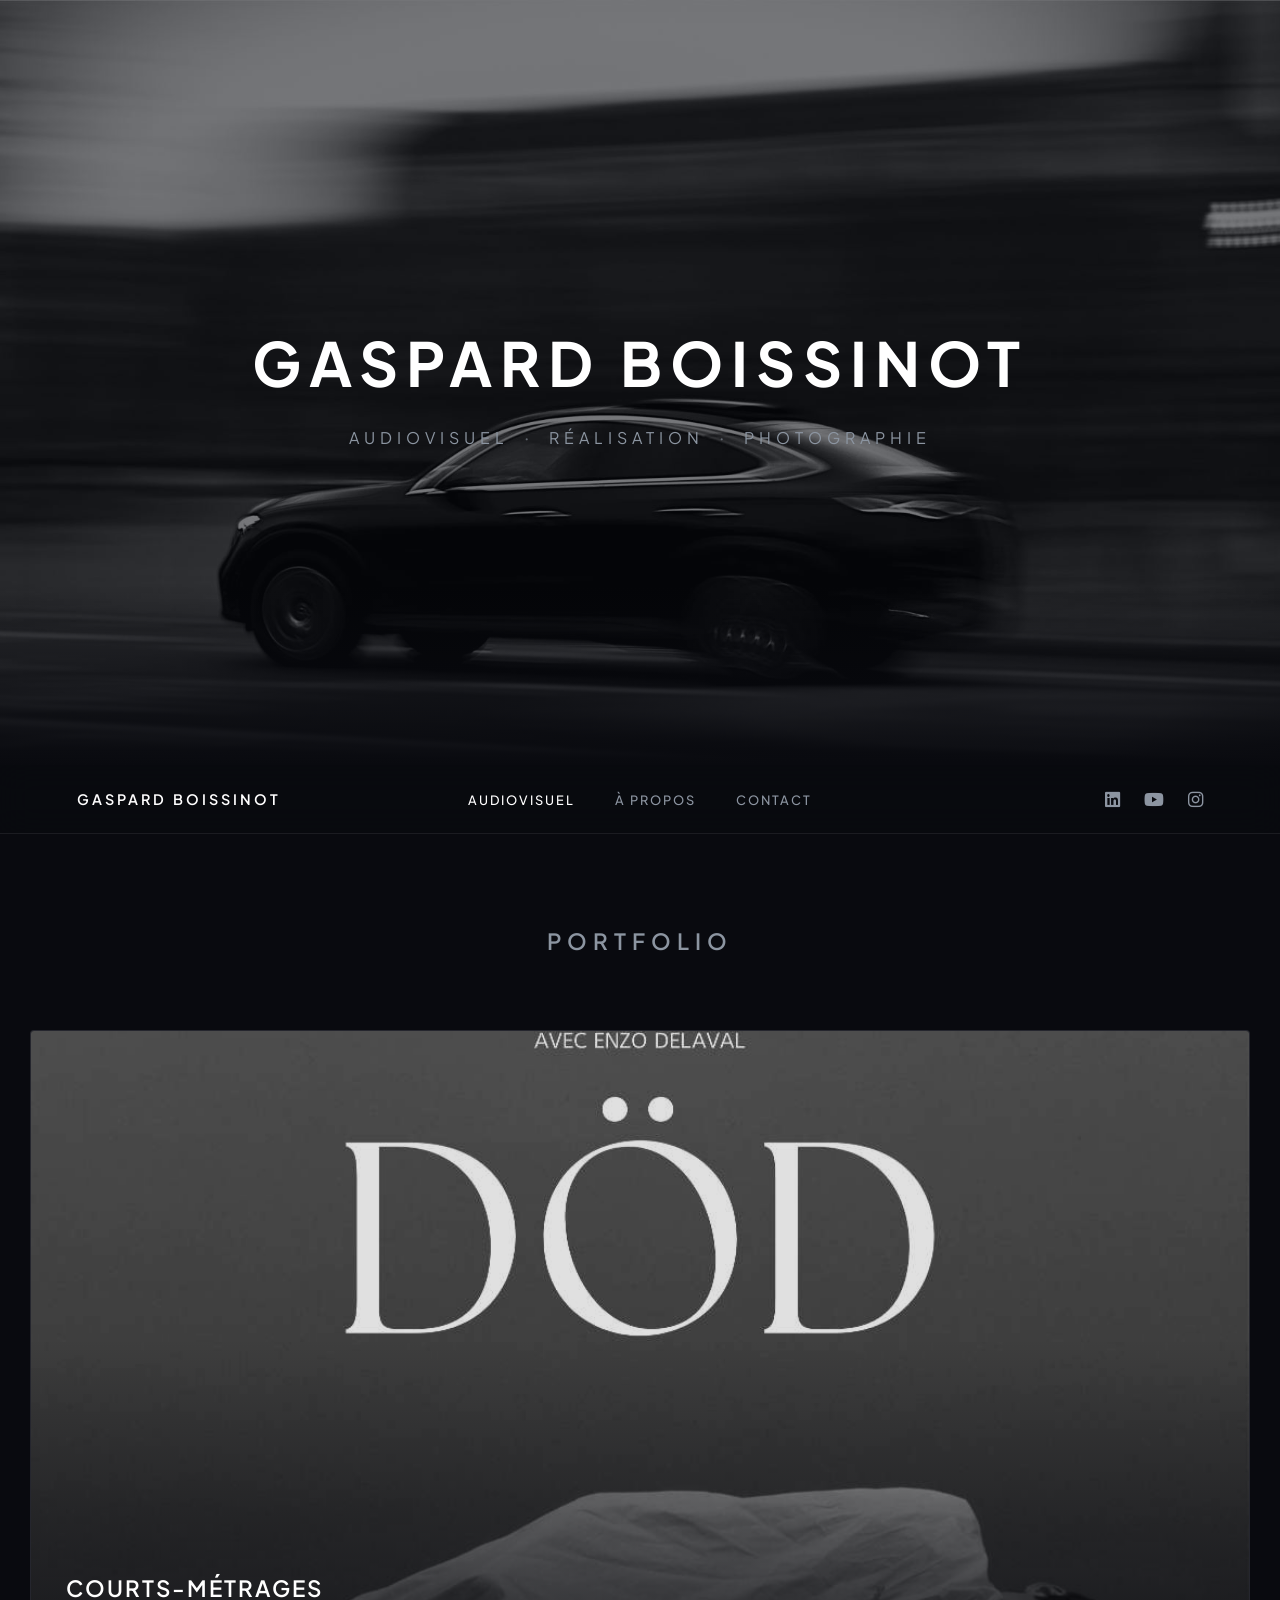
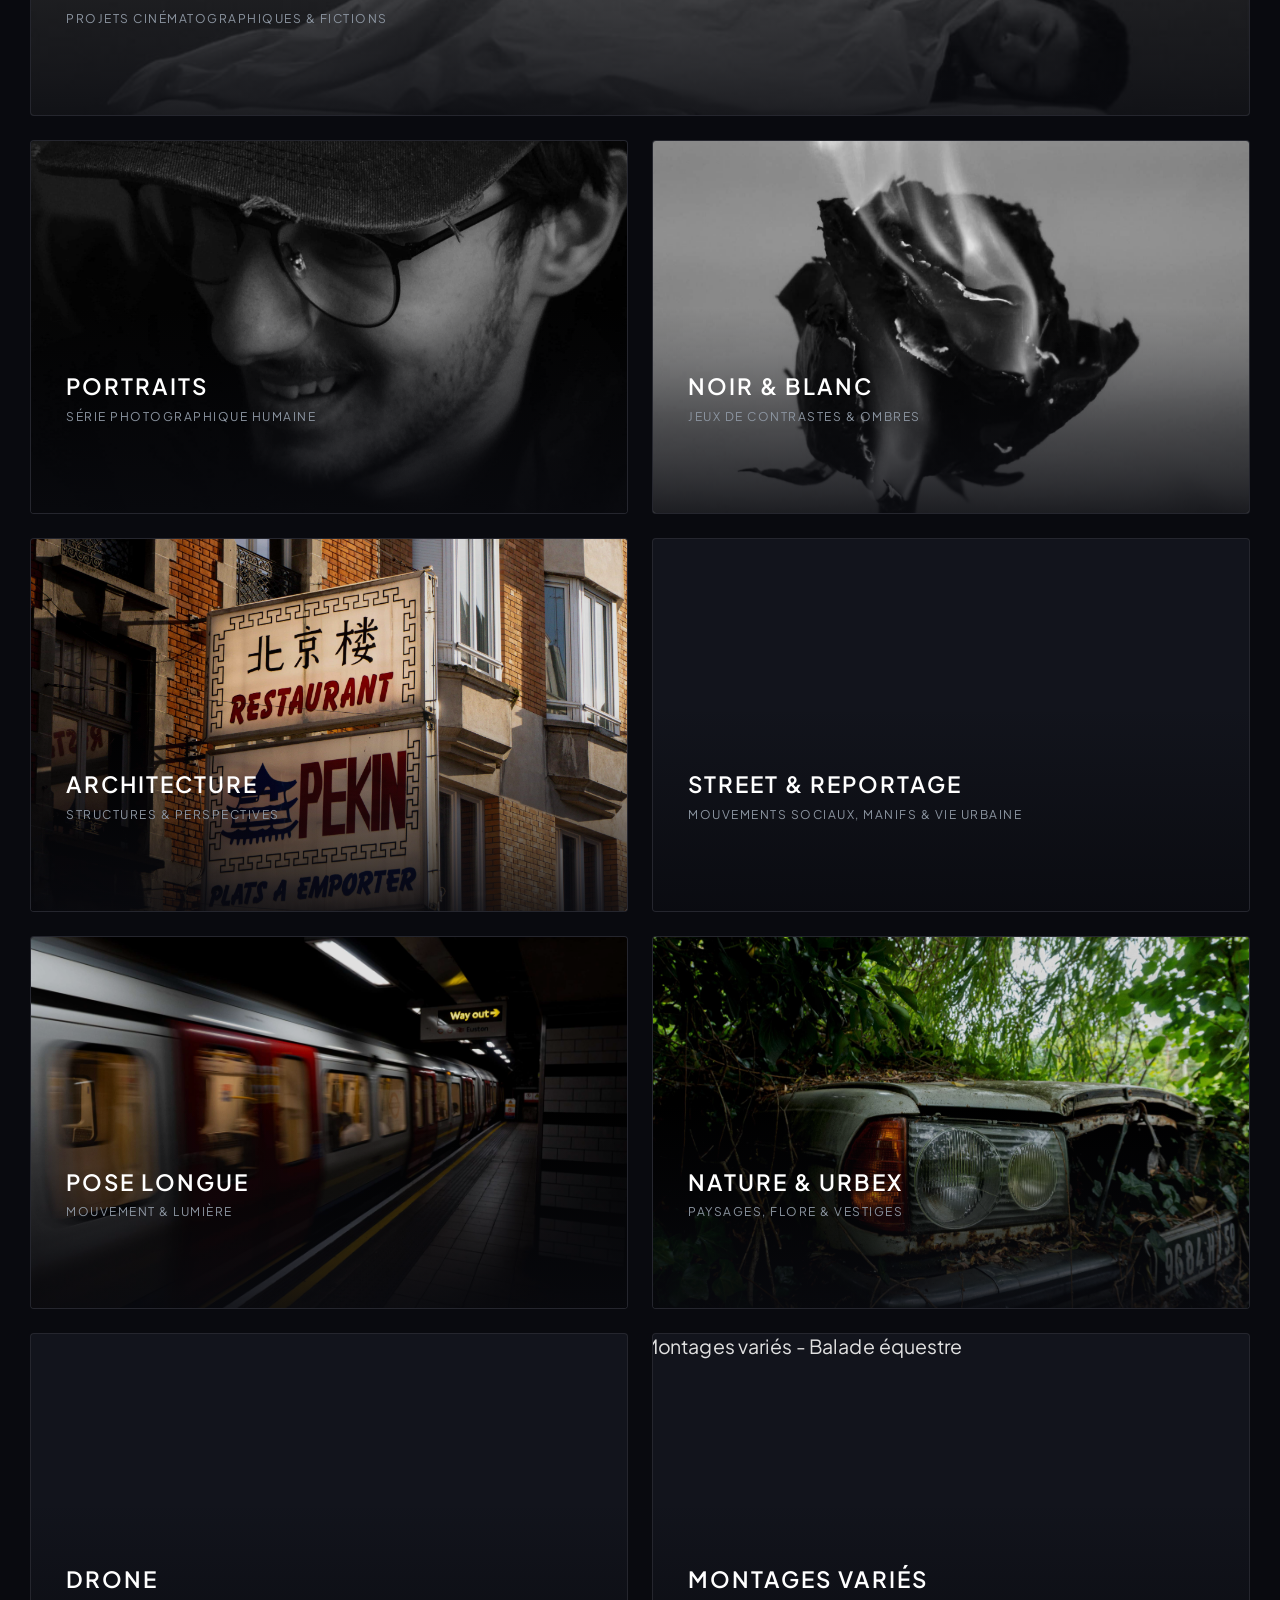
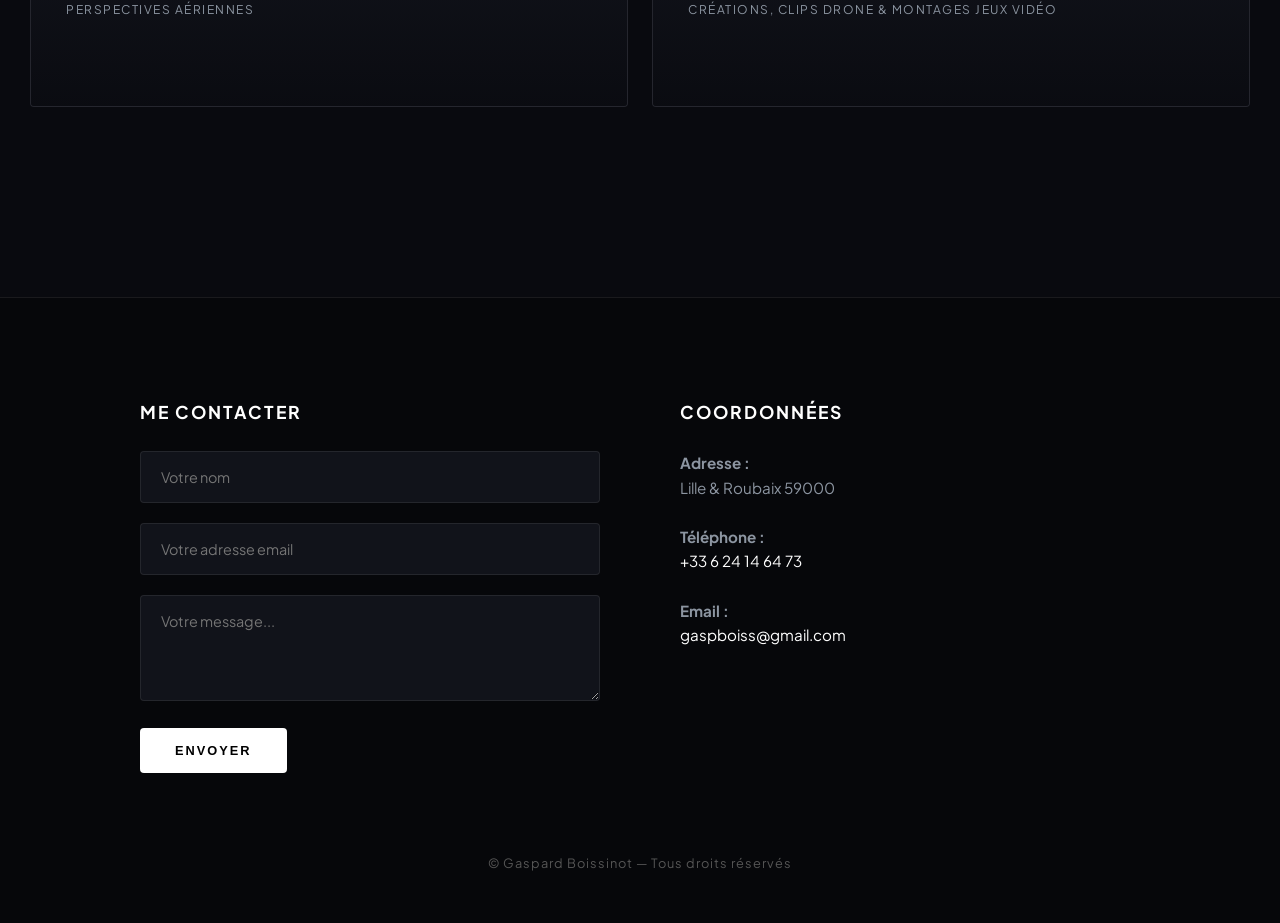
==== commit 435d4ba8: "Update index.html" ====
--- a/index.html
+++ b/index.html
@@ -735,7 +735,7 @@
             <!-- 8. Drone (Duo 50/50) -->
             <div class="card span-6" onclick="openPhotoModal('drone', 'Prises de vues Drone')">
                 <div class="card-inner">
-                    <img class="card-img" src="images/drone1.jpg" alt="Prises de vues drones" loading="lazy" decoding="async">
+                    <img class="card-img" src="images/drone2.jpg" alt="Prises de vues drones" loading="lazy" decoding="async">
                     <div class="card-overlay">
                         <h3 class="card-title">Drone</h3>
                         <p class="card-subtitle">Perspectives aériennes</p>
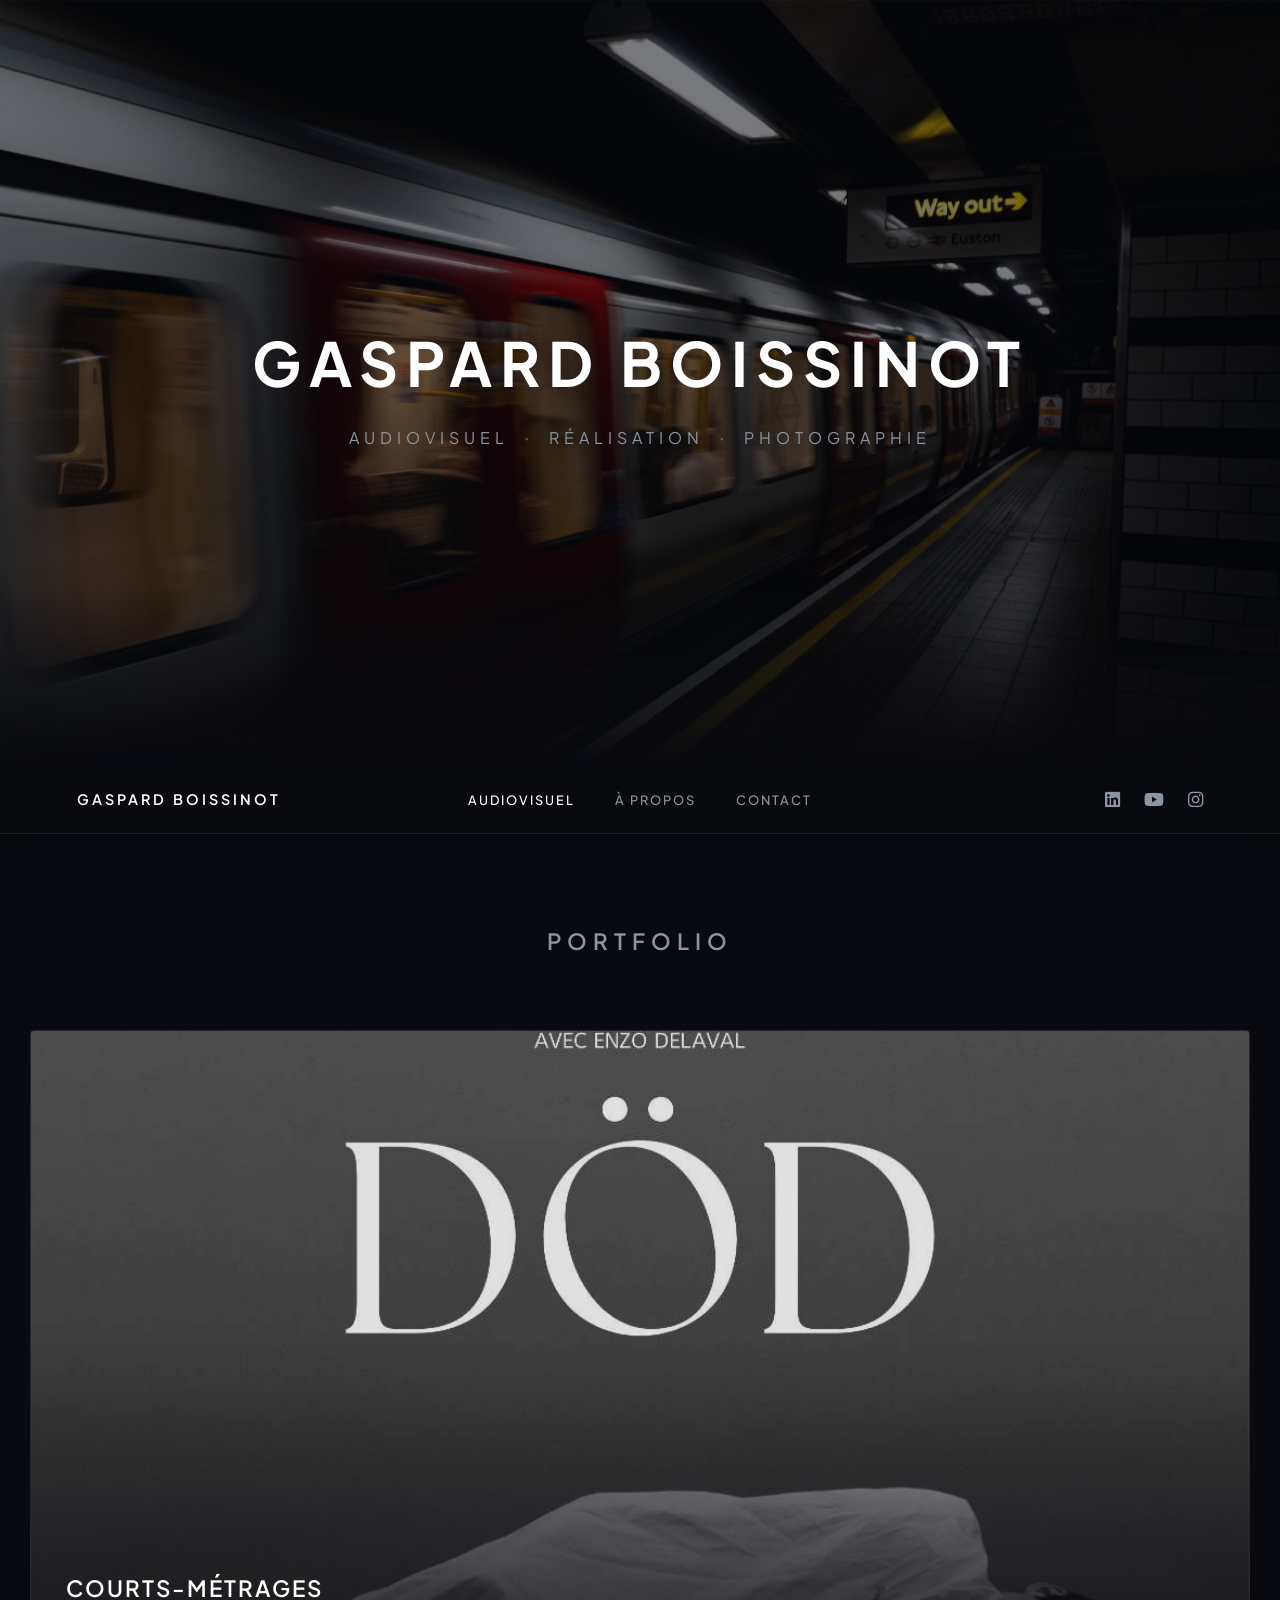
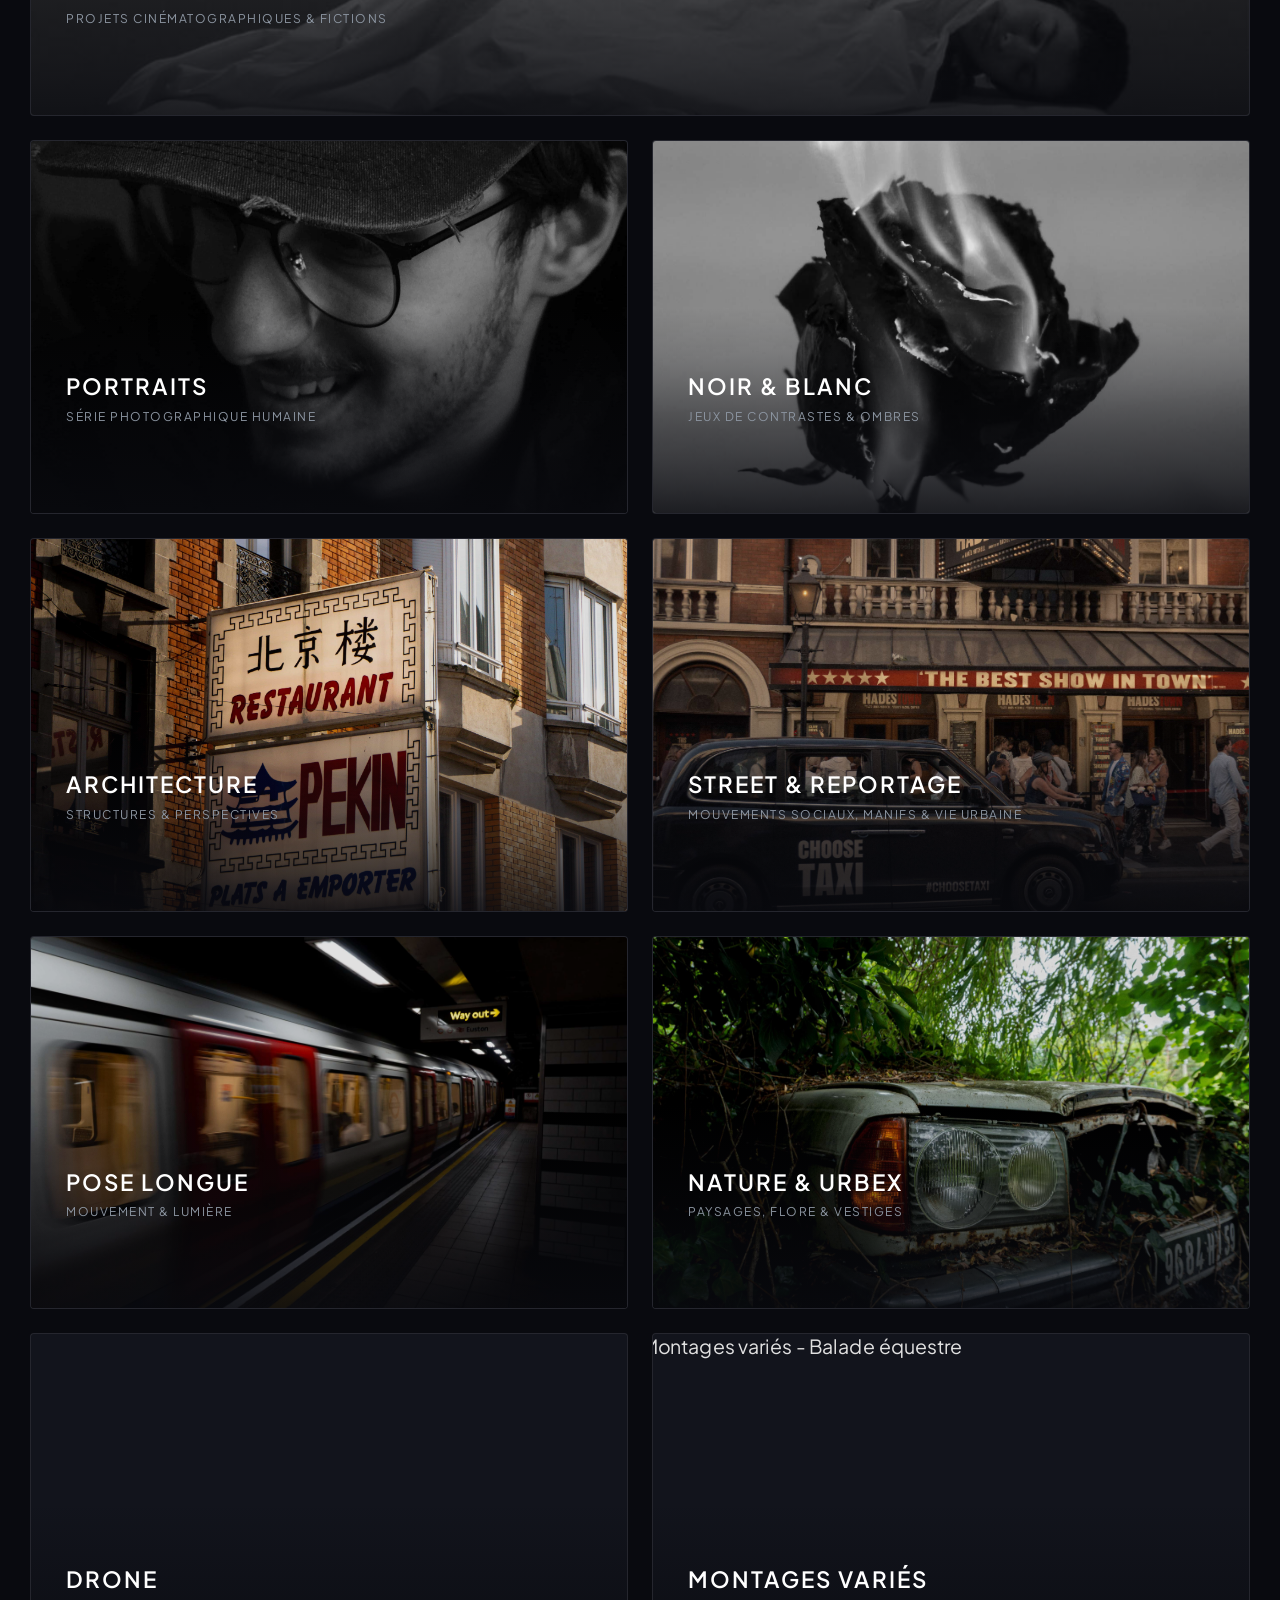
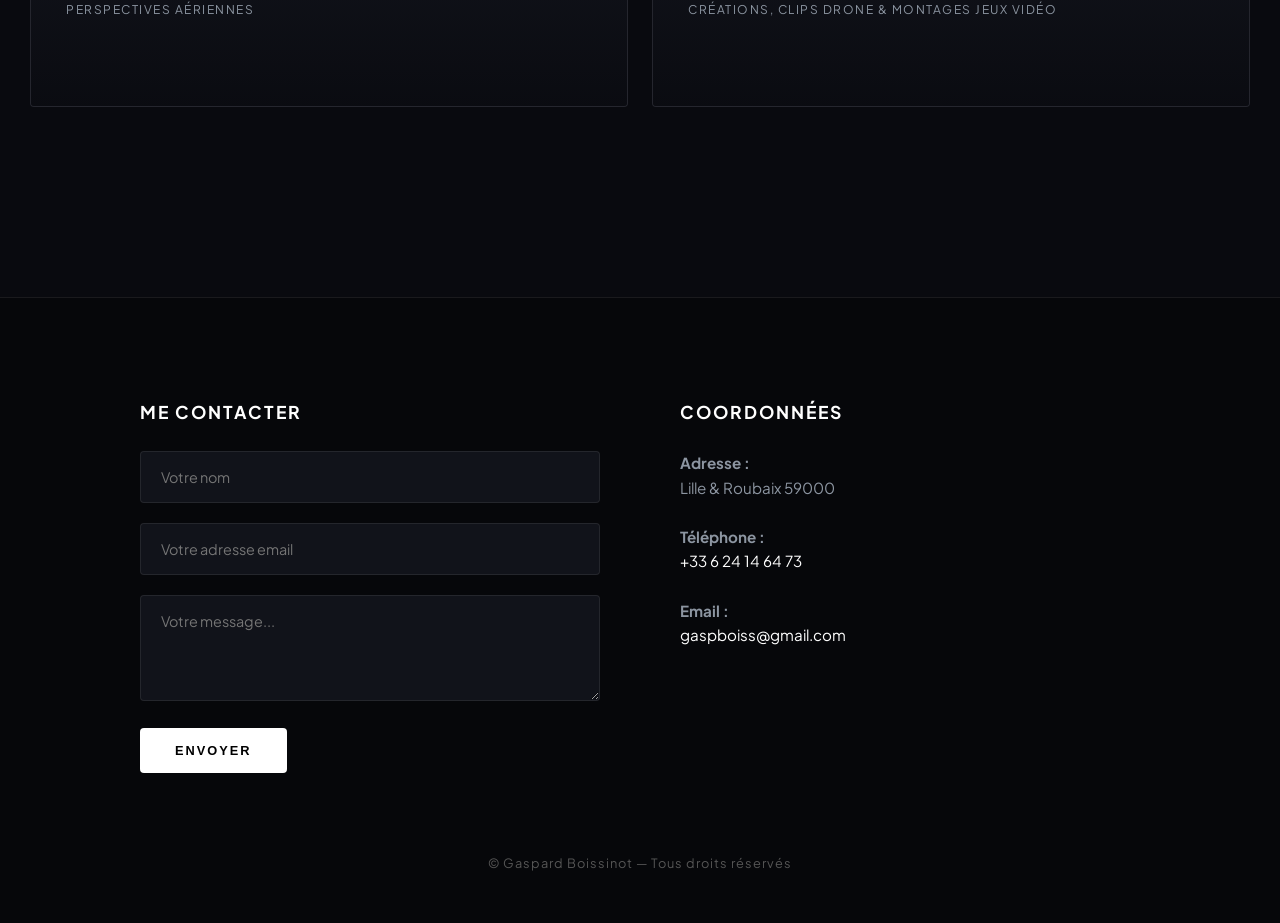
==== commit 930de2a2: "Update index.html" ====
--- a/index.html
+++ b/index.html
@@ -52,7 +52,7 @@
             align-items: center;
             text-align: center;
             overflow: hidden;
-            background-image: url('images/Voiture noire.jpg');
+            background-image: url('images/flou8.jpg');
             background-size: cover;
             background-position: center;
             background-attachment: fixed;
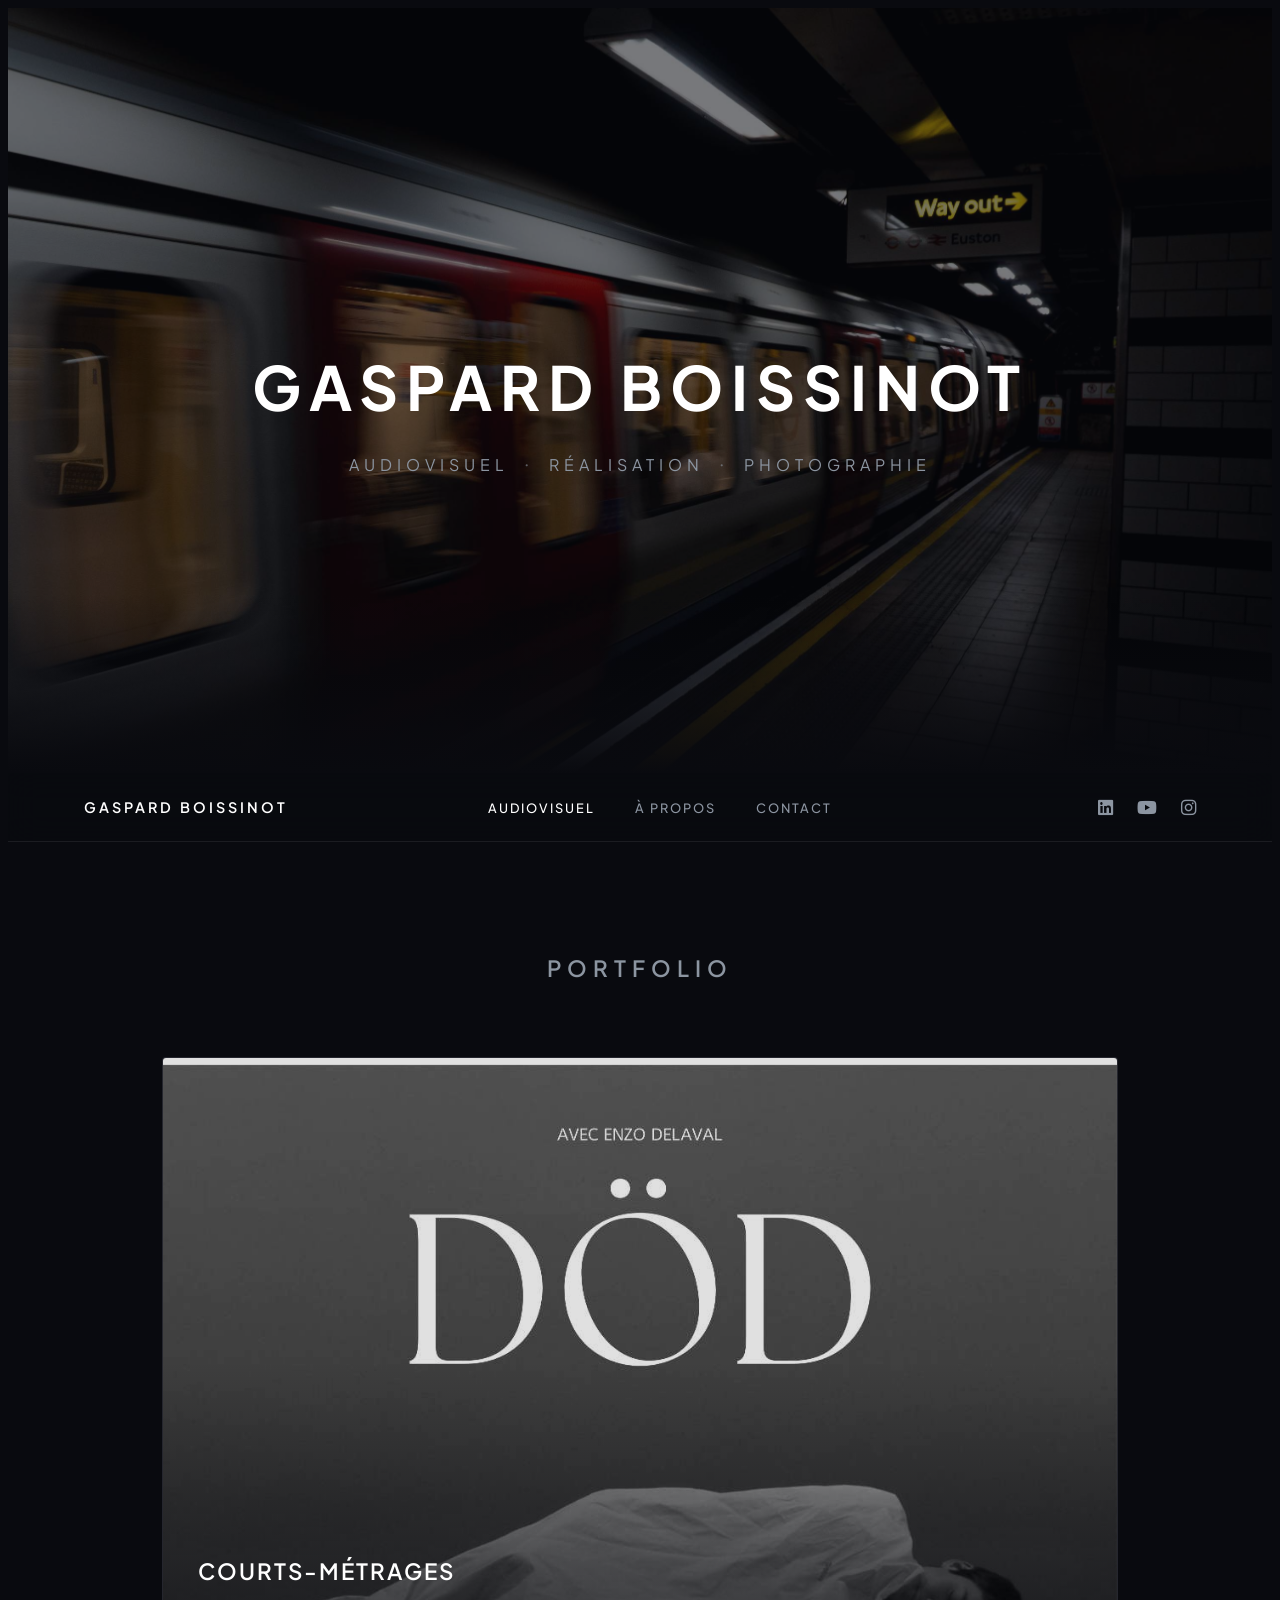
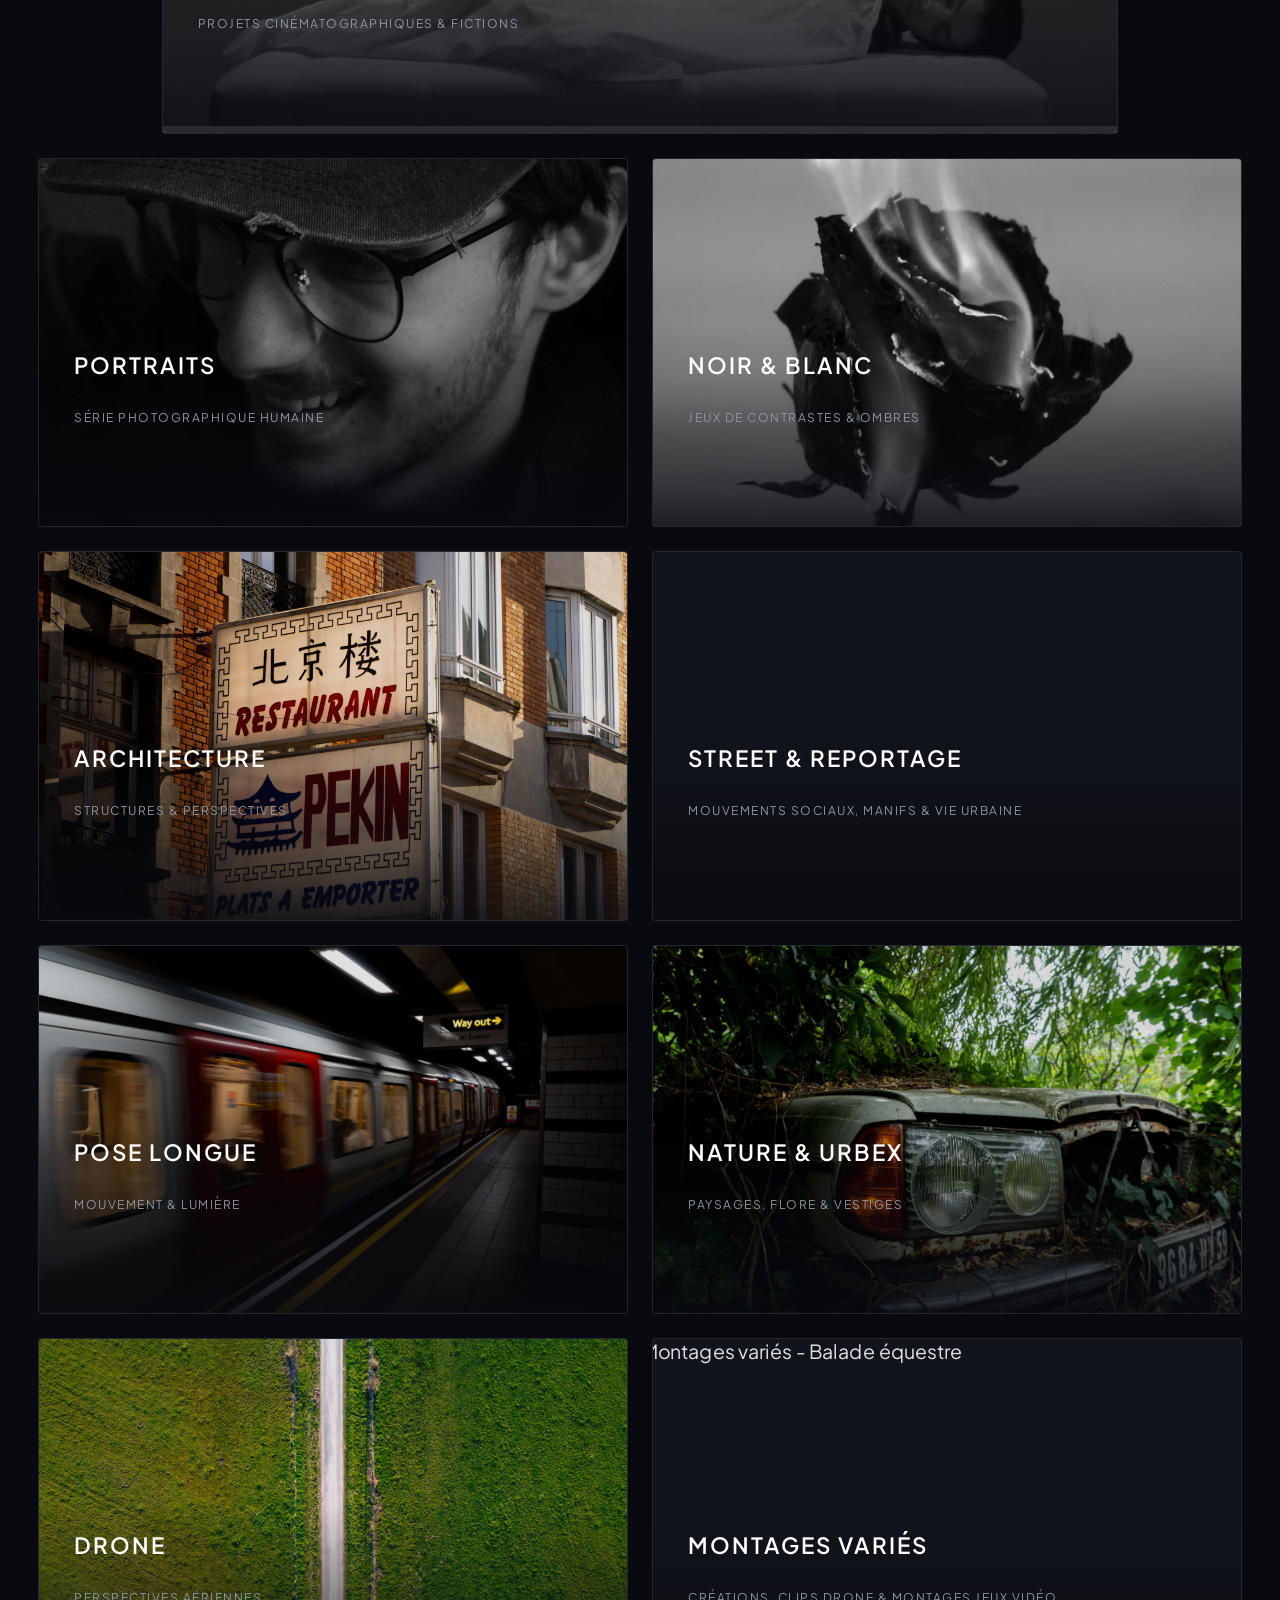
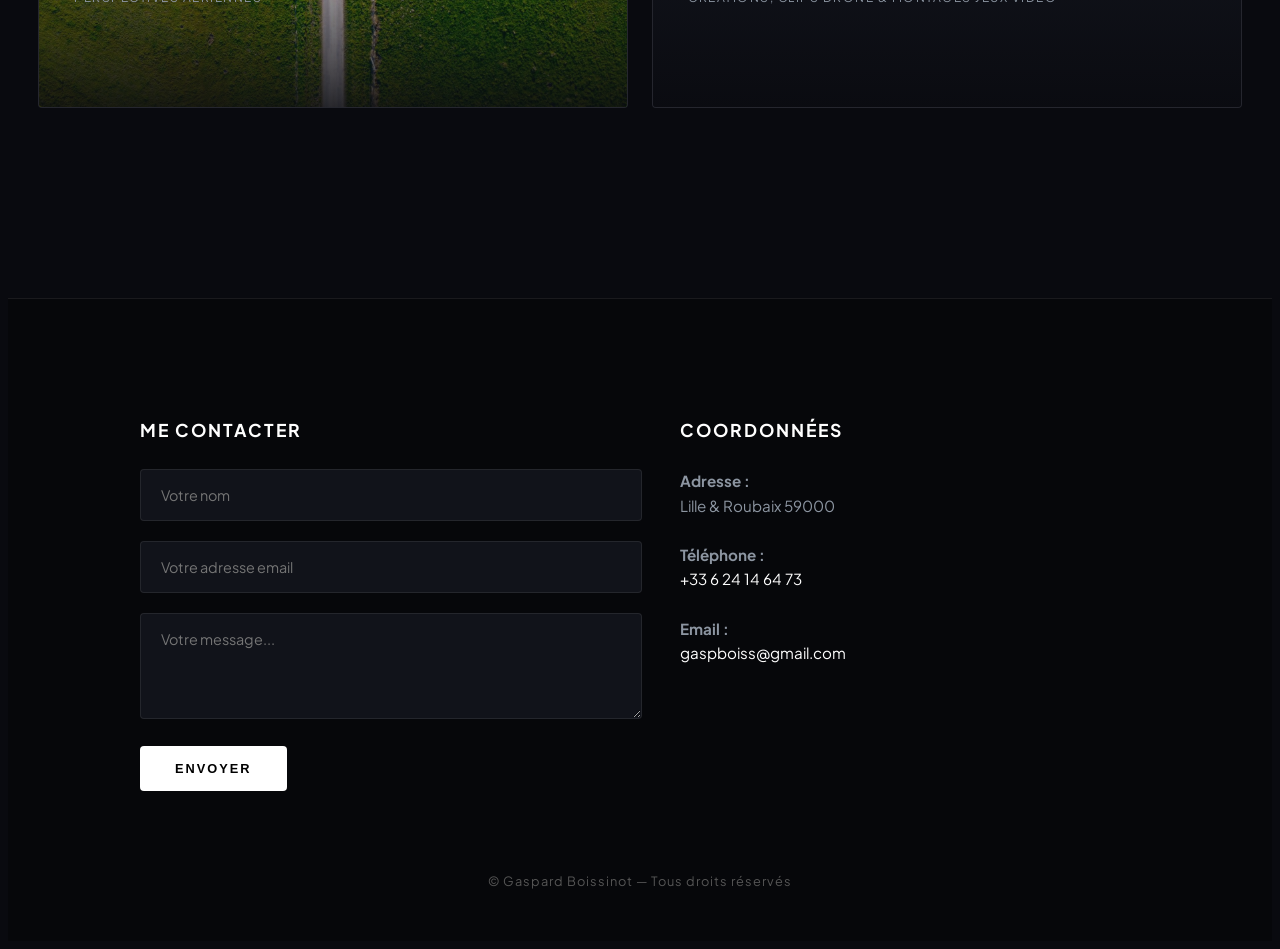
==== commit bd71fbcb: "Update index.html" ====
--- a/index.html
+++ b/index.html
@@ -28,7 +28,7 @@
             --border-hover: rgba(255, 255, 255, 0.3);
         }
 
-        * { box-sizing: border-box; margin: 0; padding: 0; }
+- { box-sizing: border-box; margin: 0; padding: 0; }
         html { scroll-behavior: smooth; }
 
         body {
@@ -207,6 +207,19 @@
         }
 
         .card.span-12 { grid-column: span 12; aspect-ratio: 16/9; }
+        .card.card-dod {
+            grid-column: span 12;
+            aspect-ratio: auto;
+            width: fit-content;
+            max-width: 100%;
+            margin: 0 auto;
+        }
+        .card.card-dod .card-img {
+            width: auto;
+            height: auto;
+            max-height: 75vh;
+            display: block;
+        }
         .card.span-6  { grid-column: span 6;  aspect-ratio: 16/10; }
 
         .card-inner {
@@ -628,7 +641,7 @@
         <div class="portfolio-grid">
             
             <!-- 1. Courts-Métrages (Pleine largeur - DÖD.jpg) -->
-            <div class="card span-12" onclick="openVideoModal('courts_metrages')">
+            <div class="card card-dod" onclick="openVideoModal('courts_metrages')">
                 <div class="card-inner">
                     <img class="card-img" src="images/DÖD.jpg" alt="Courts-métrages" loading="lazy" decoding="async">
                     <div class="card-overlay">
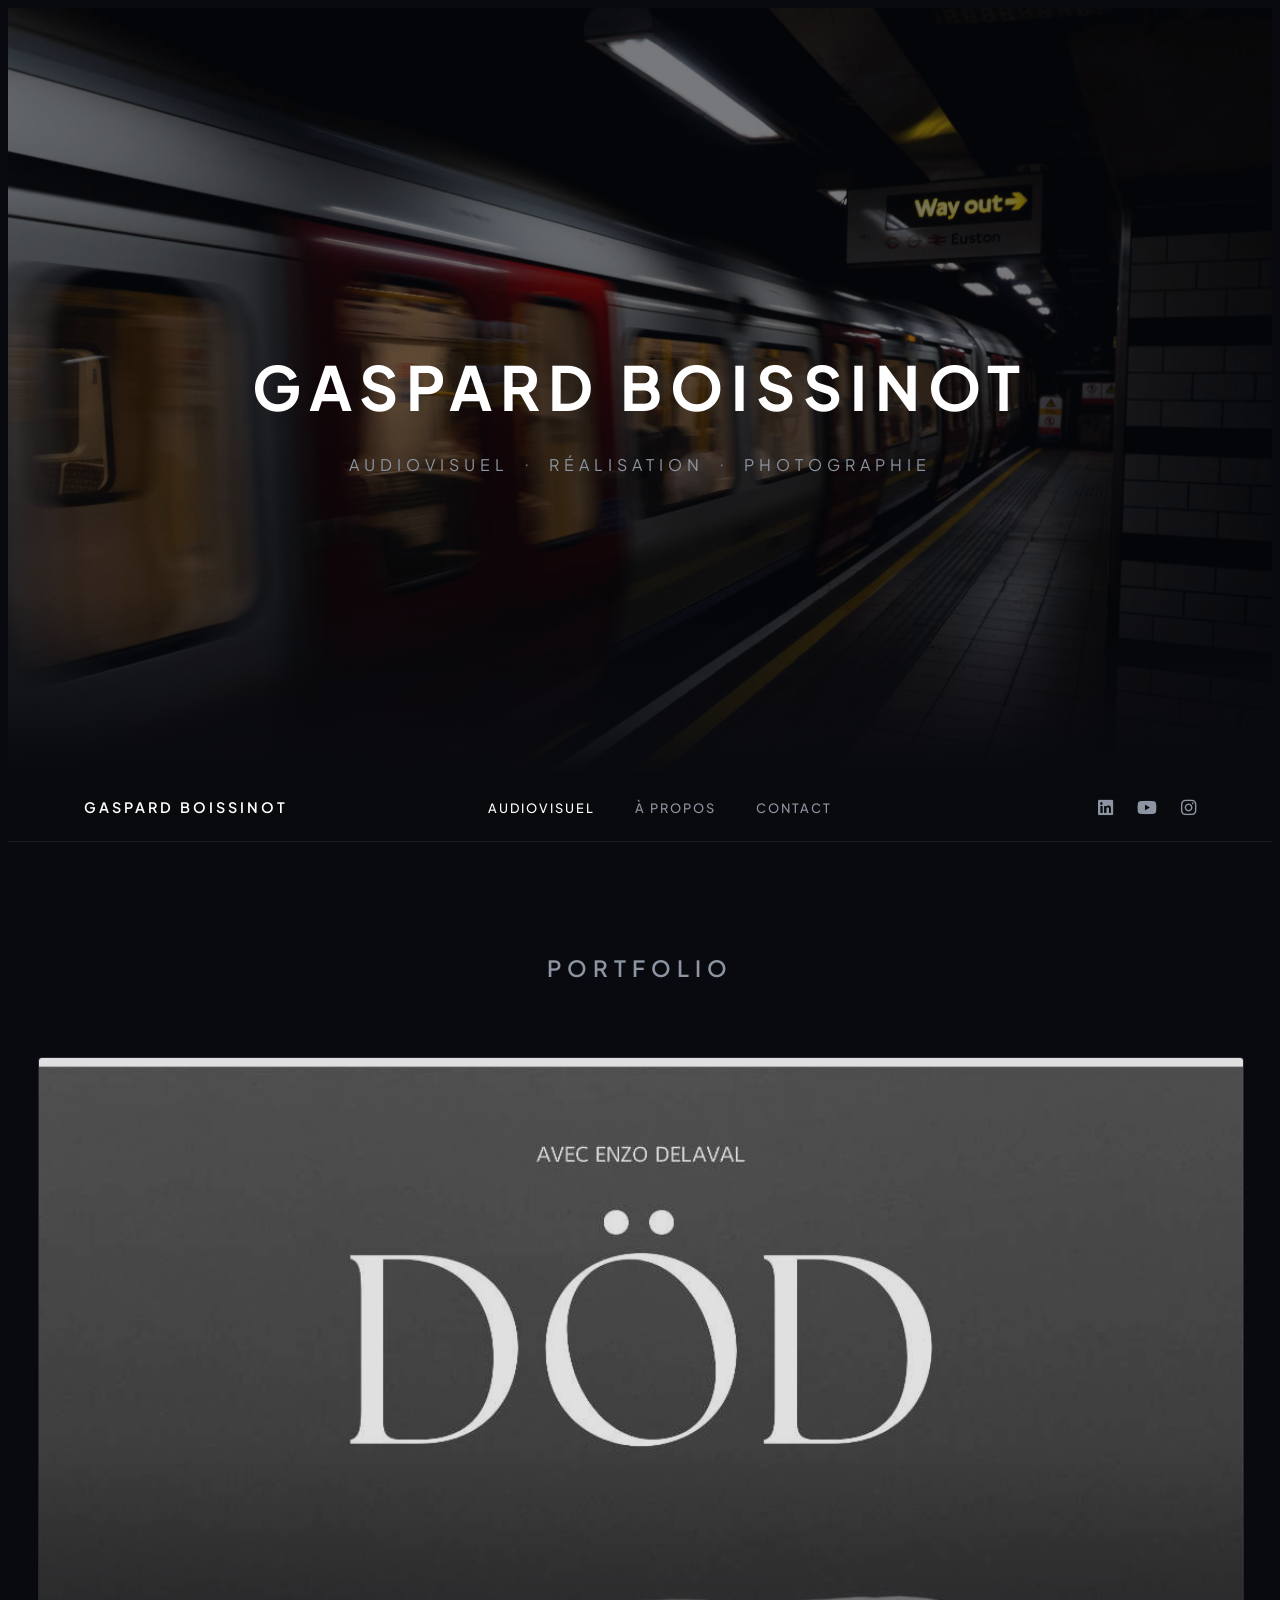
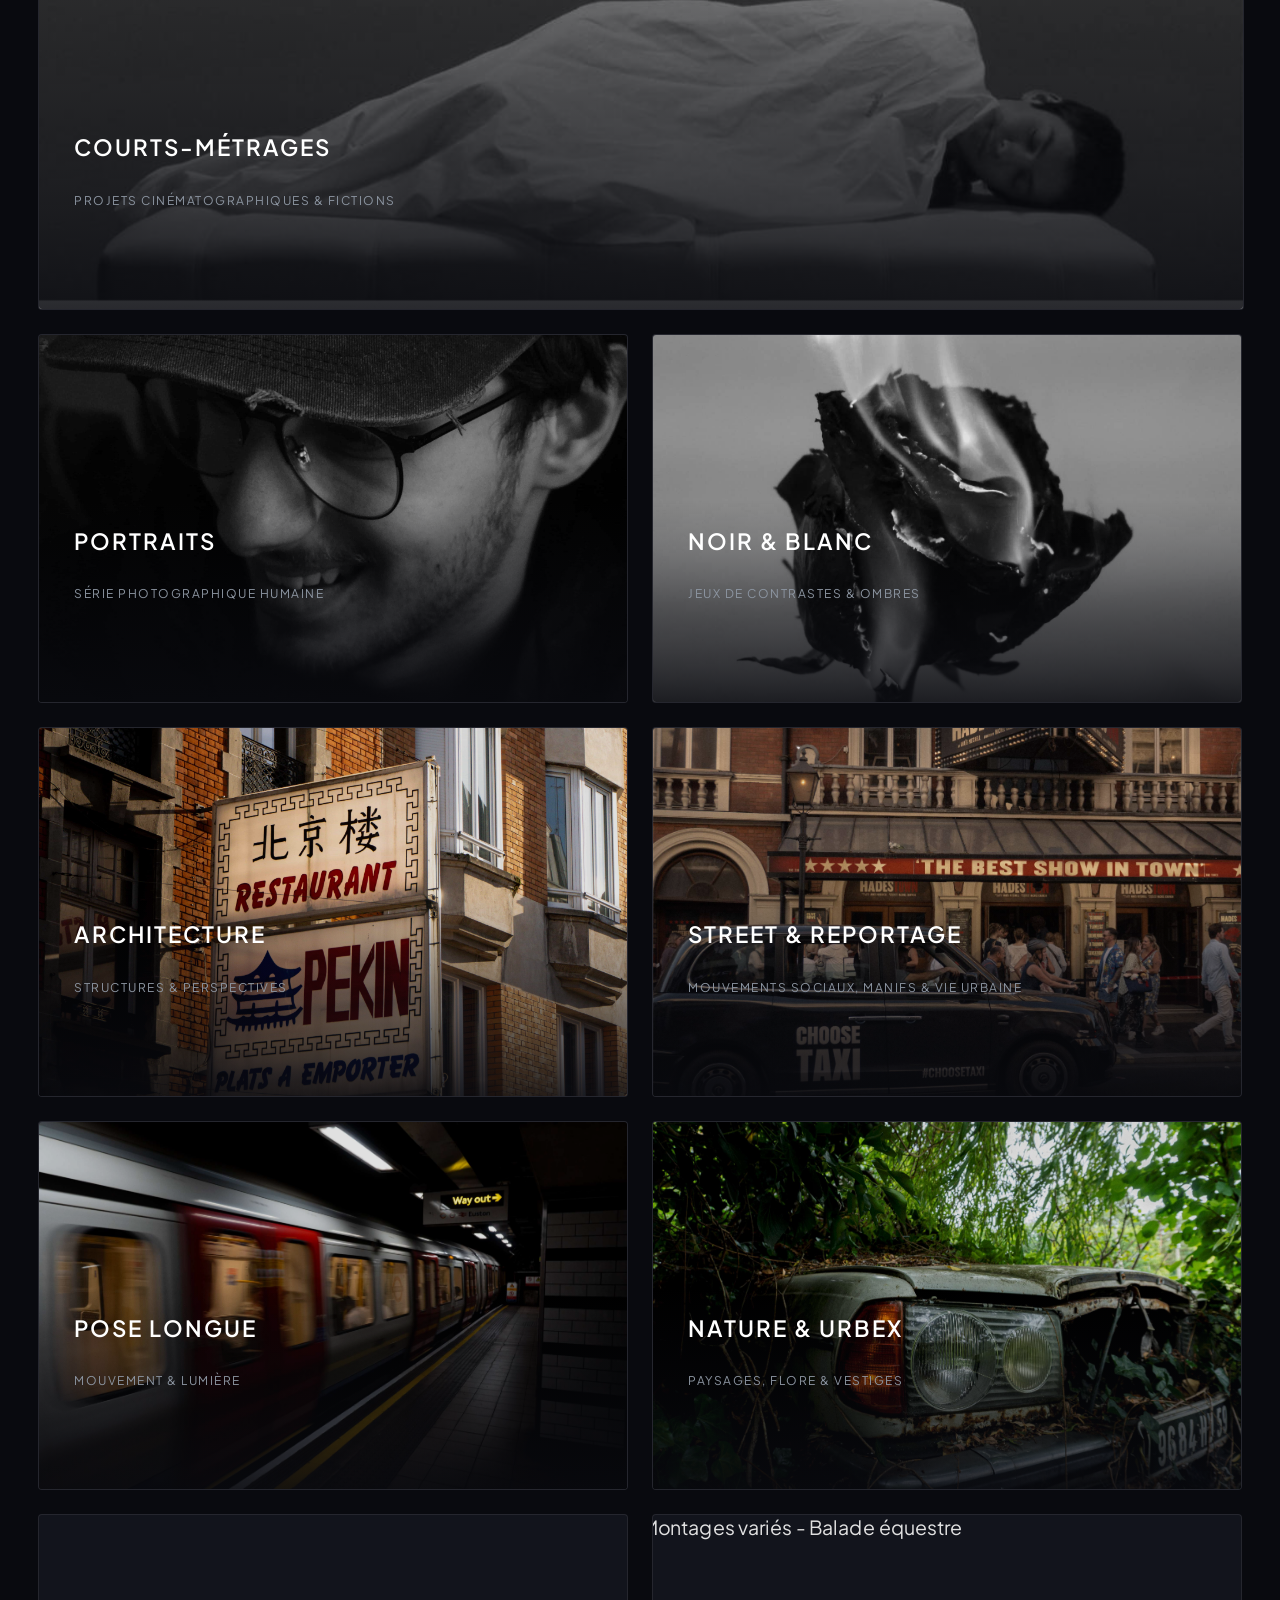
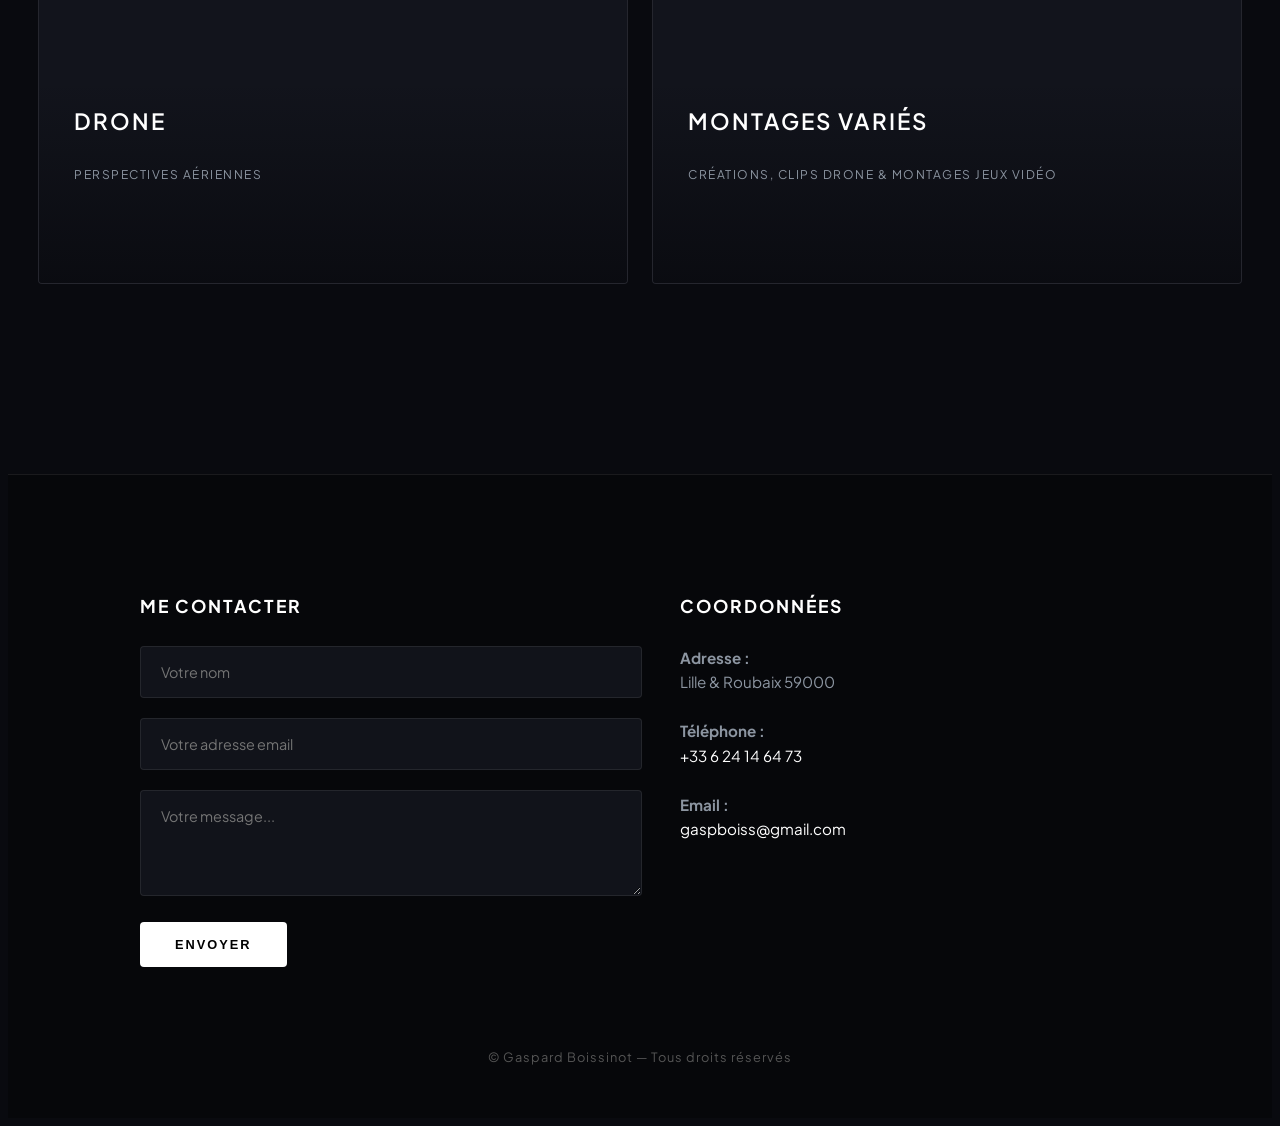
==== commit 5fbe5643: "Update index.html" ====
--- a/index.html
+++ b/index.html
@@ -210,14 +210,11 @@
         .card.card-dod {
             grid-column: span 12;
             aspect-ratio: auto;
-            width: fit-content;
-            max-width: 100%;
-            margin: 0 auto;
+            width: 100%;
         }
         .card.card-dod .card-img {
-            width: auto;
+            width: 100%;
             height: auto;
-            max-height: 75vh;
             display: block;
         }
         .card.span-6  { grid-column: span 6;  aspect-ratio: 16/10; }
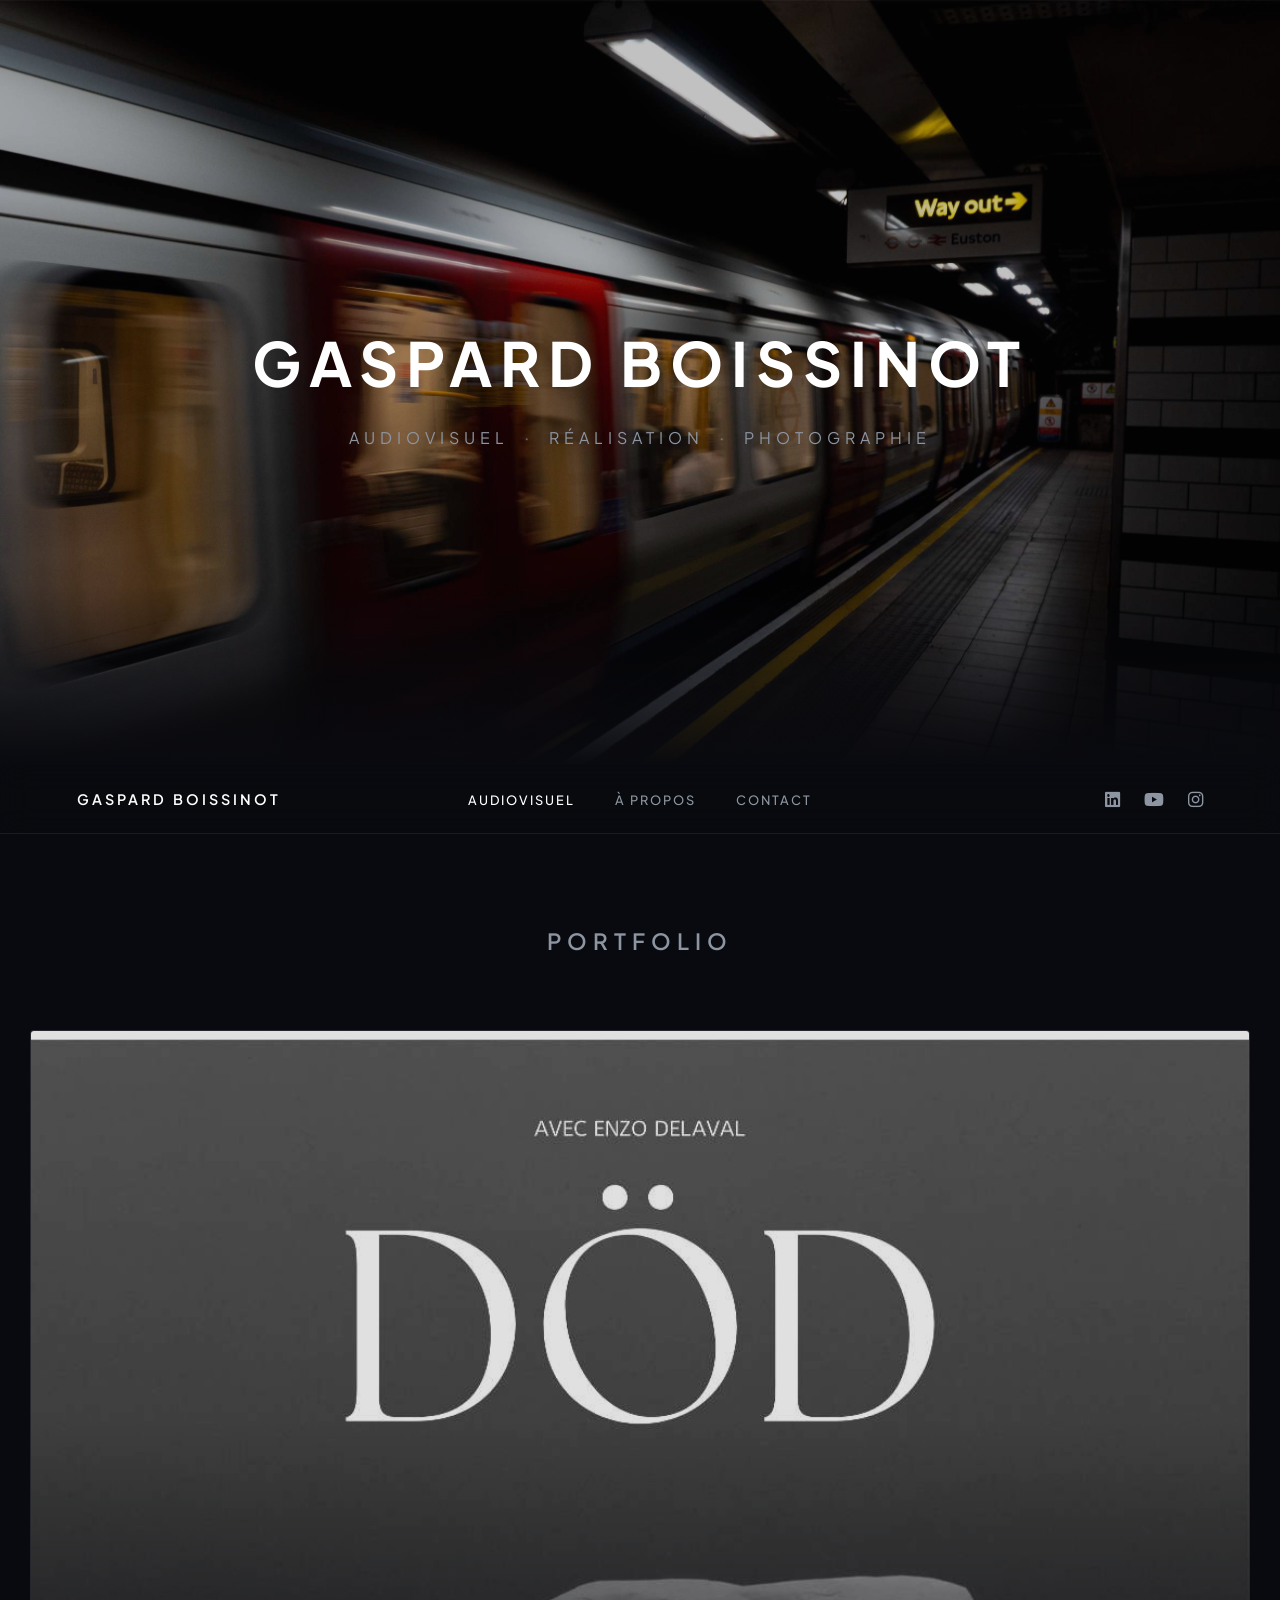
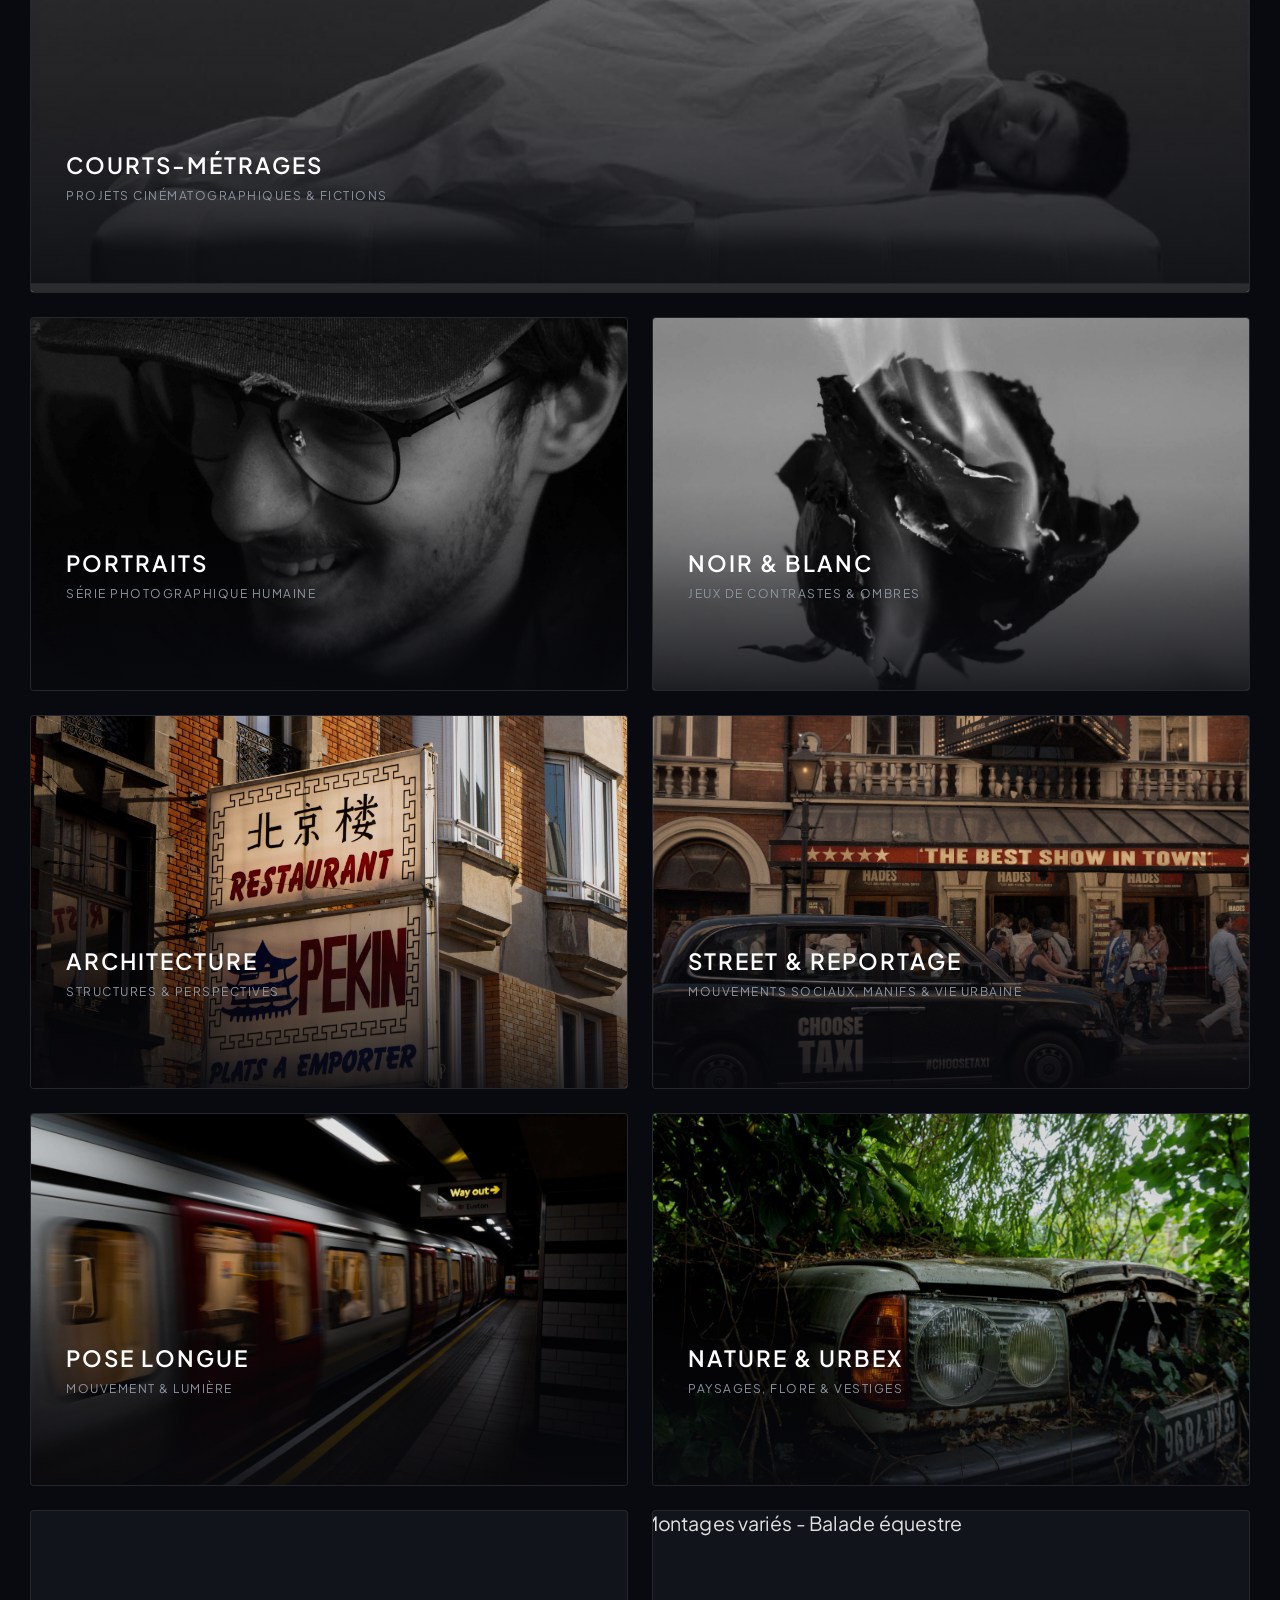
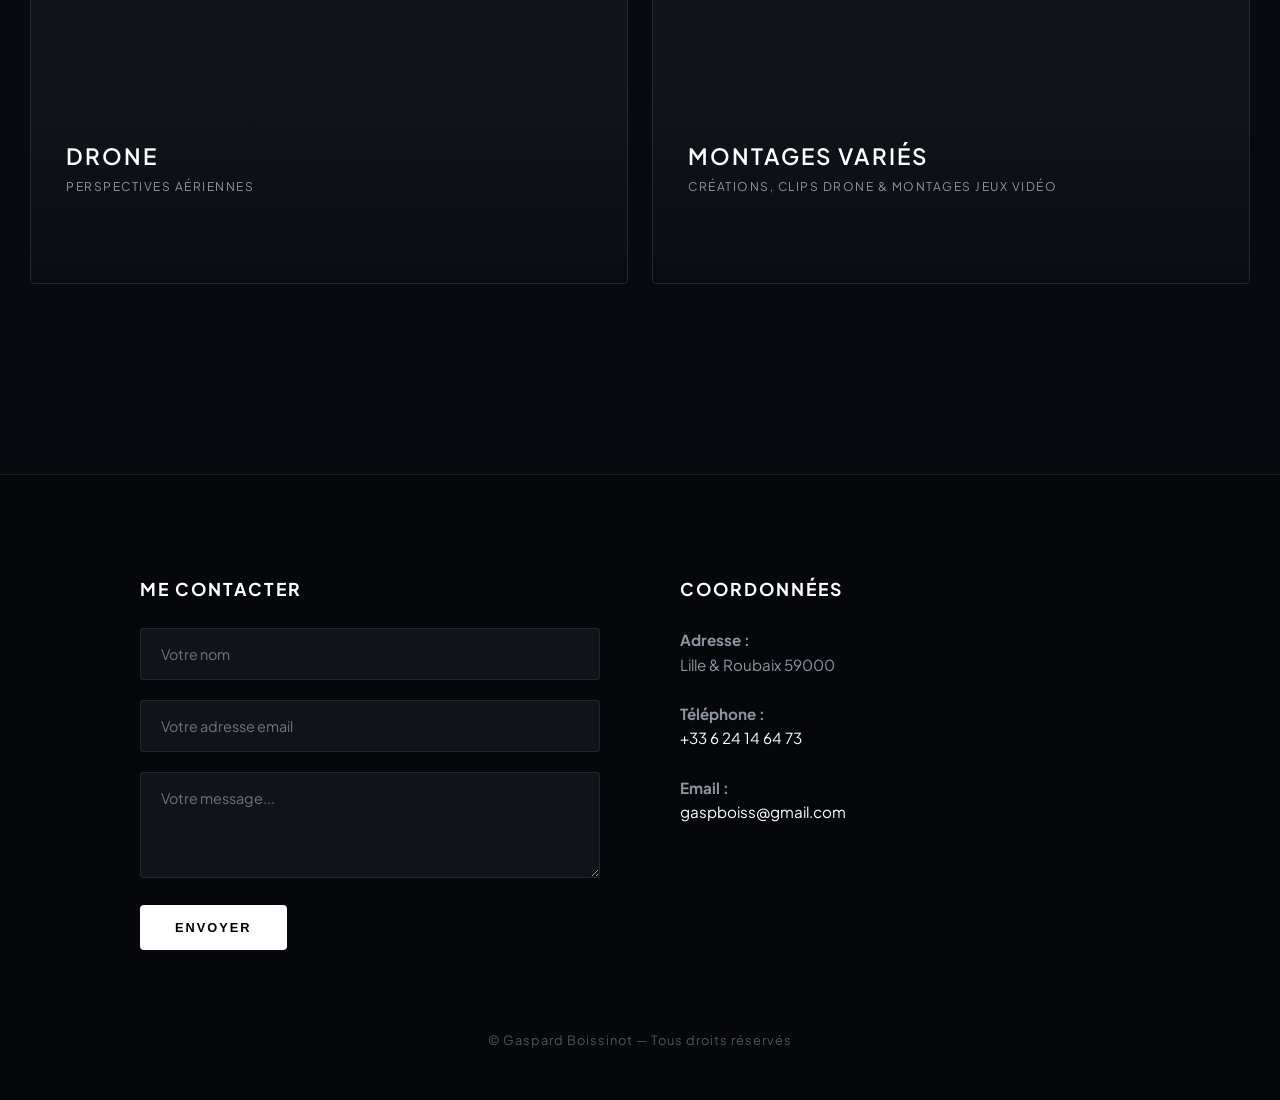
==== commit 6b2ce998: "Update index.html" ====
--- a/index.html
+++ b/index.html
@@ -28,7 +28,7 @@
             --border-hover: rgba(255, 255, 255, 0.3);
         }
 
-- { box-sizing: border-box; margin: 0; padding: 0; }
+* { box-sizing: border-box; margin: 0; padding: 0; }
         html { scroll-behavior: smooth; }
 
         body {
@@ -63,7 +63,7 @@
             content: '';
             position: absolute;
             inset: 0;
-            background: rgba(9, 10, 15, 0.55);
+            background: rgba(9, 10, 15, 0.25);
             z-index: 1;
         }
 
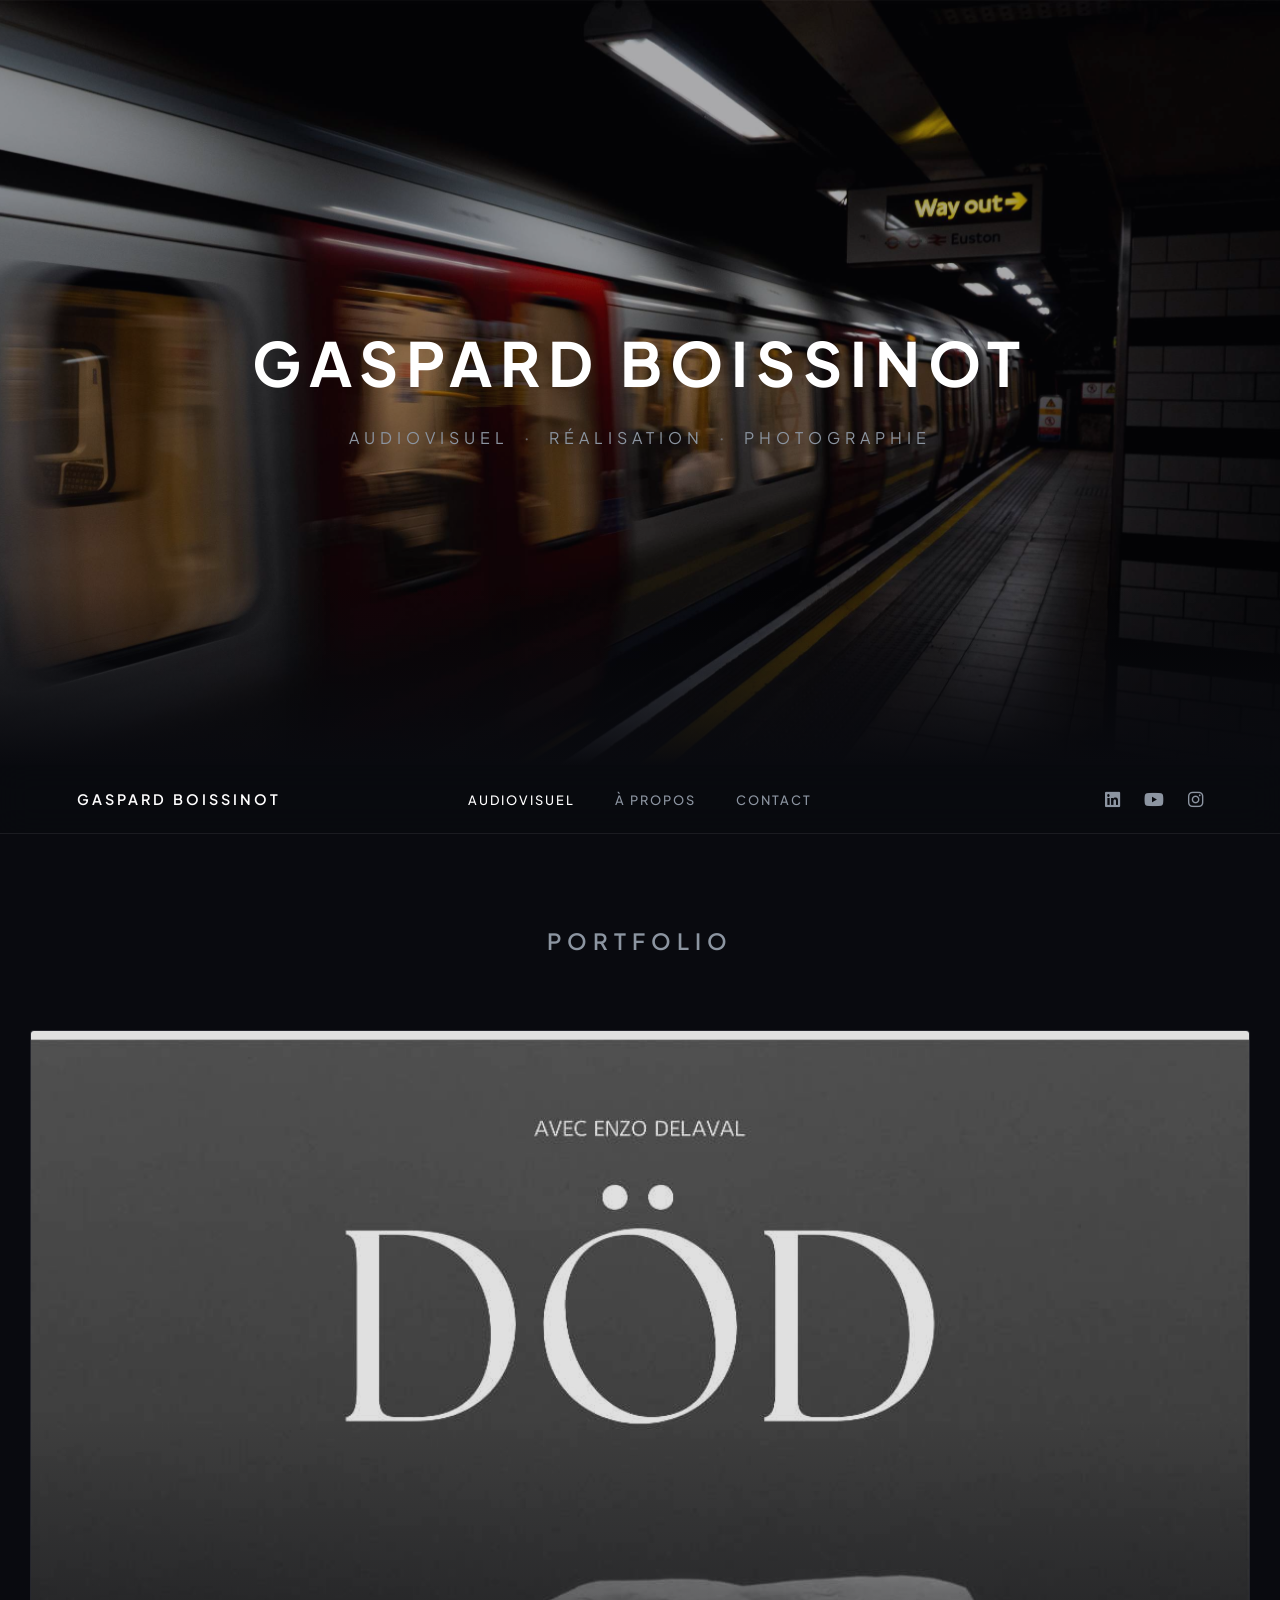
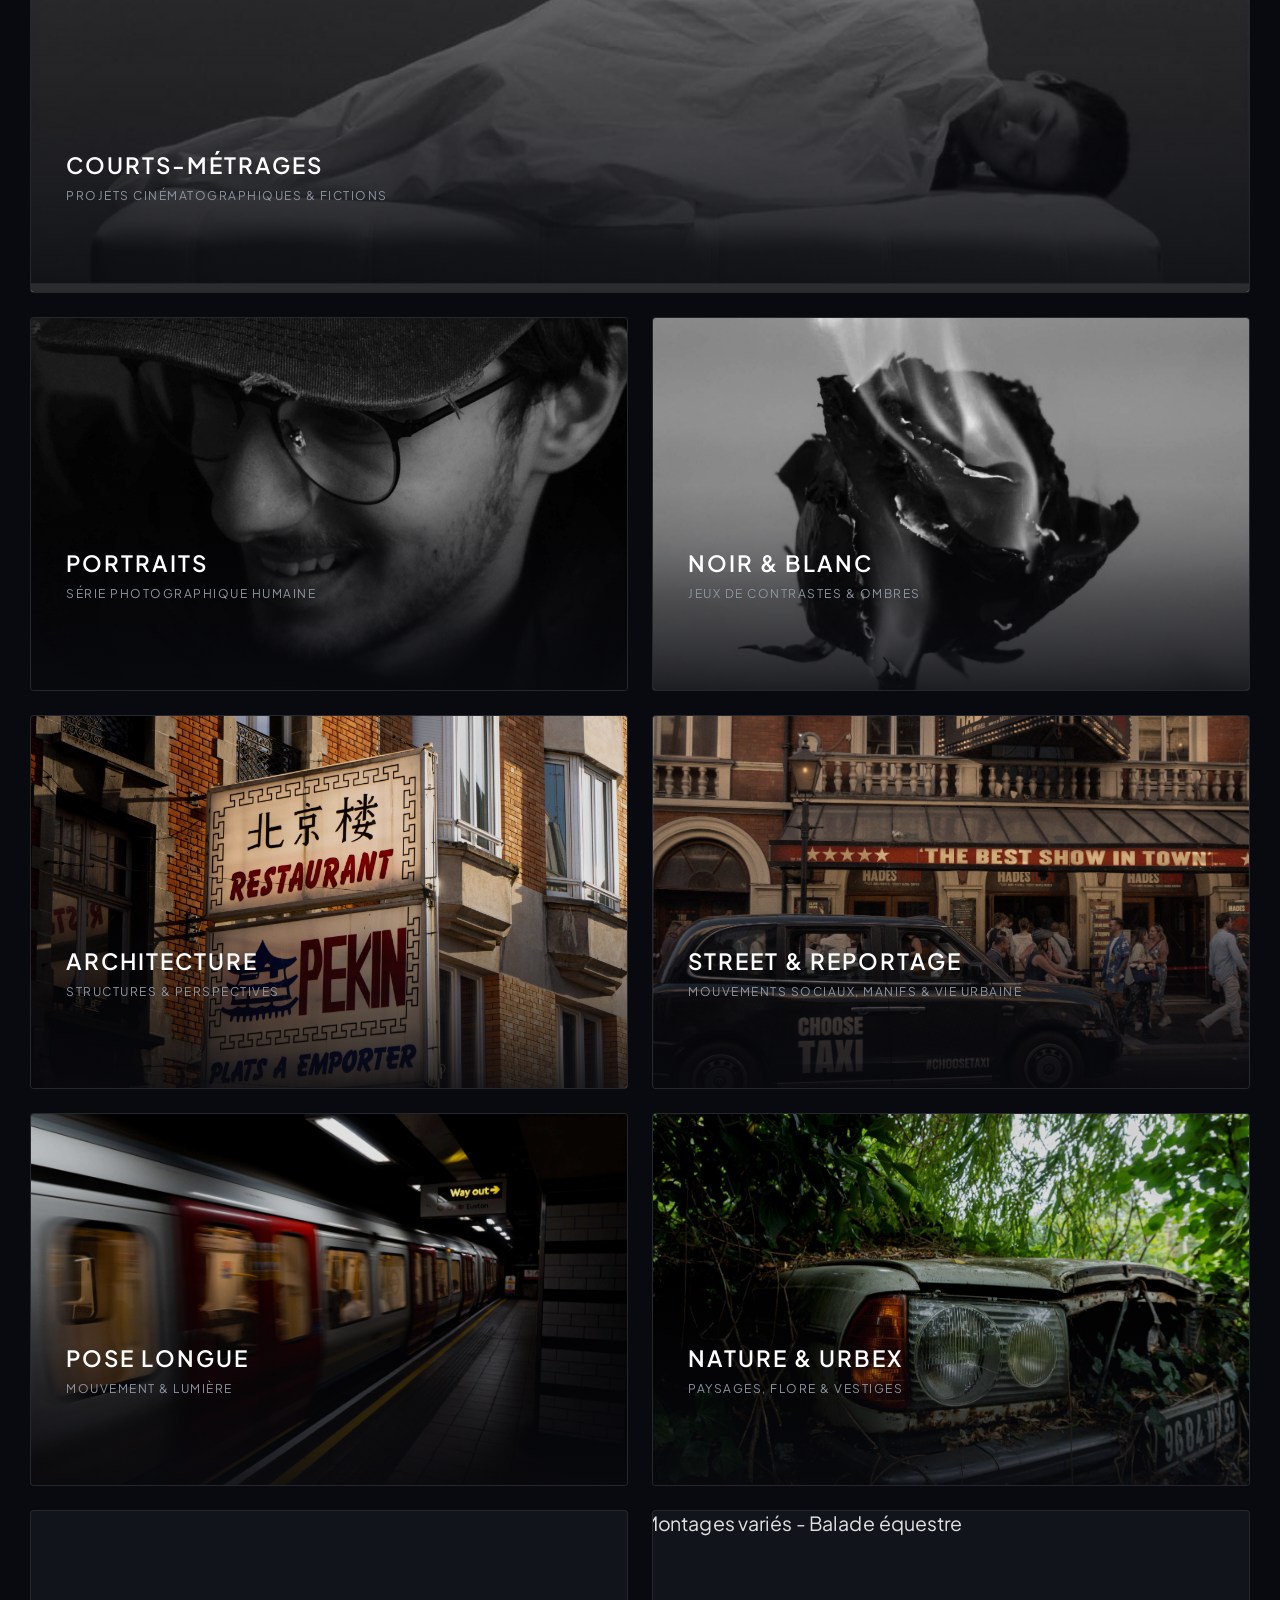
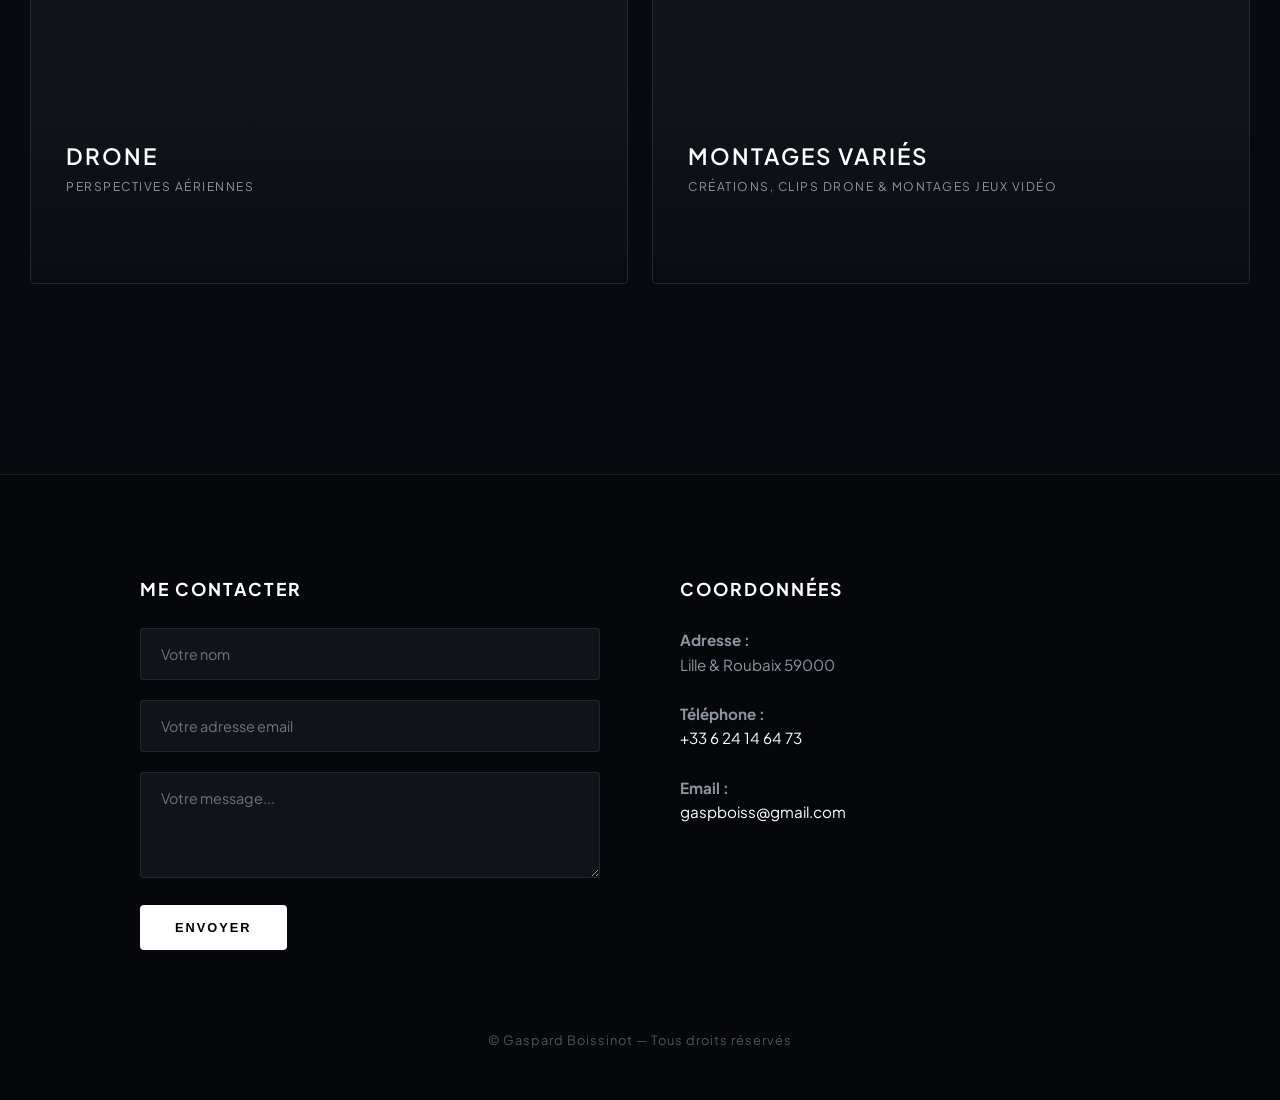
==== commit b99550e6: "Update index.html" ====
--- a/index.html
+++ b/index.html
@@ -63,7 +63,7 @@
             content: '';
             position: absolute;
             inset: 0;
-            background: rgba(9, 10, 15, 0.25);
+            background: rgba(9, 10, 15, 0.35);
             z-index: 1;
         }
 
